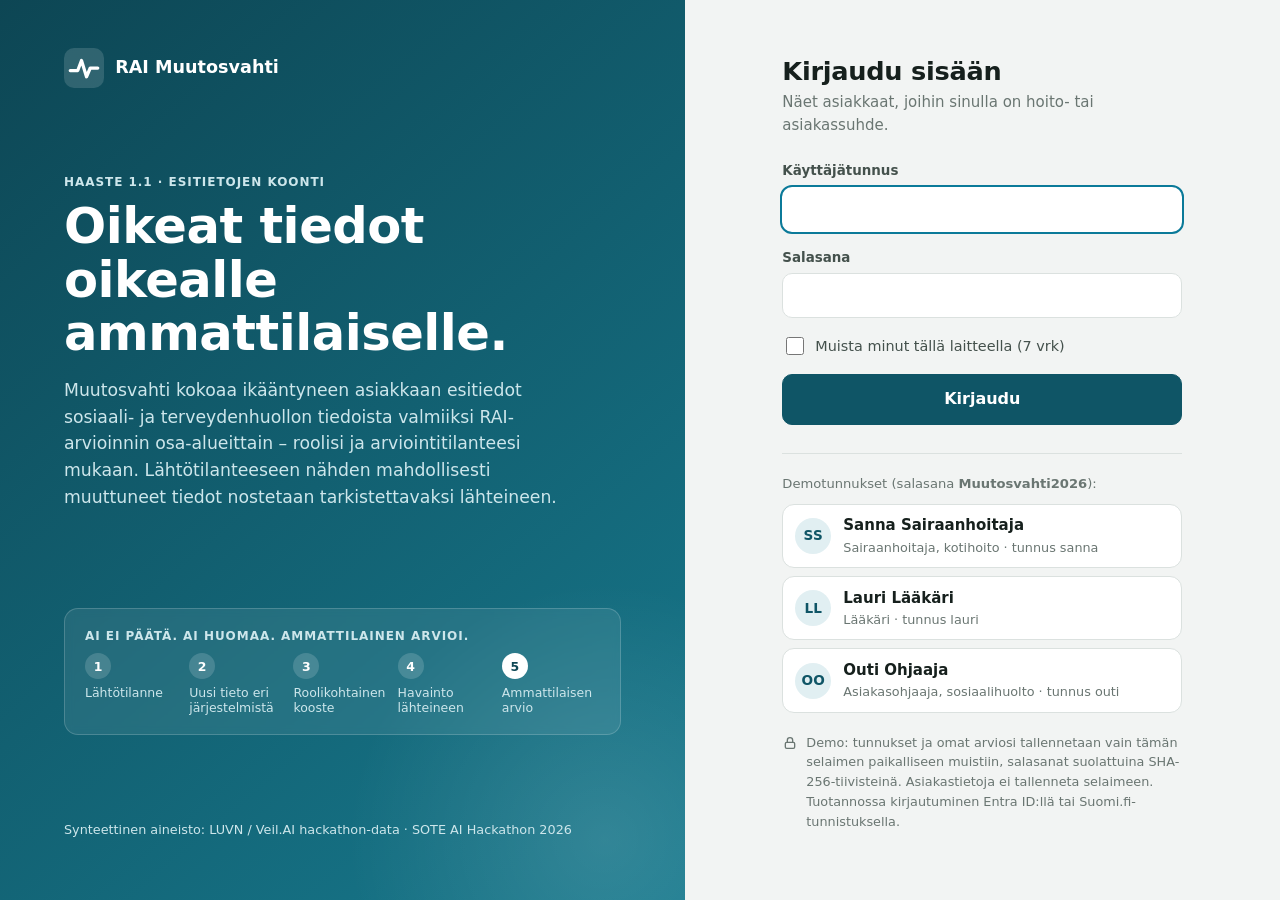
==== index.html @ 135699d5 "RAI Muutosvahti: esitietokooste hackathon-aineistolla - Rooli- ja tilannekohtainen esitietokooste RA" ====
<!doctype html>
<html lang="fi">
<head>
  <meta charset="utf-8">
  <meta name="viewport" content="width=device-width, initial-scale=1">
  <title>RAI Muutosvahti</title>
  <meta name="description" content="RAI Muutosvahti – rooli- ja tilannekohtainen esitietokooste ikääntyneiden palveluihin RAI-arvioinnin osa-alueittain. AI ei päätä. AI huomaa. Ammattilainen arvioi.">
  <link rel="icon" href="data:image/svg+xml,%3Csvg xmlns='http://www.w3.org/2000/svg' viewBox='0 0 32 32'%3E%3Crect width='32' height='32' rx='8' fill='%230f5566'/%3E%3Cpath d='M5 18h6l3-8 4 13 3-7h6' fill='none' stroke='white' stroke-width='2.6' stroke-linecap='round' stroke-linejoin='round'/%3E%3C/svg%3E">
  <link rel="stylesheet" href="css/styles.css">
</head>
<body>
  <div id="root"></div>
  <div class="toasts" id="toasts" aria-live="polite"></div>
  <div class="tooltip" id="tooltip" role="tooltip" hidden></div>
  <noscript><p style="padding:2rem">RAI Muutosvahti vaatii JavaScriptin.</p></noscript>

  <script src="js/data.js"></script>
  <script src="js/agent.js"></script>
  <script src="js/app.js"></script>
</body>
</html>
---- css/styles.css ----
/* RAI Muutosvahti – tyylit */
:root {
  --bg: #f2f4f3;
  --surface: #ffffff;
  --surface-2: #eef2f1;
  --surface-3: #e4eae8;
  --border: #dbe1df;
  --ink: #16201d;
  --ink-2: #44514c;
  --muted: #6a7672;
  --accent: #0f5566;
  --accent-2: #1a8197;
  --accent-ink: #ffffff;
  --accent-soft: #e1eff2;
  --focus: #0b7a99;
  --hero-1: #0d4654;
  --hero-2: #17798d;
  --hero-ink: #ffffff;
  --hero-ink-2: #cde6eb;

  --st-red: #d03b3b;
  --st-yellow: #fab219;
  --st-green: #0ca30c;
  --st-info: #6b7f8c;
  --st-red-soft: #fbeaea;
  --st-yellow-soft: #fef6dd;
  --st-green-soft: #e8f6e8;

  --chart-line: #0f5566;
  --chart-grid: #e3e8e6;
  --chart-ref: #8a918d;
  --dot: #b5bfbb;

  --radius: 14px;
  --shadow: 0 1px 2px rgba(16, 40, 34, .05), 0 6px 20px rgba(16, 40, 34, .06);
  --shadow-lg: 0 18px 50px rgba(10, 40, 48, .18);
  --font: "Segoe UI Variable Text", "Segoe UI", system-ui, -apple-system, Roboto, "Helvetica Neue", Arial, sans-serif;
  --font-display: "Segoe UI Variable Display", "Segoe UI", system-ui, -apple-system, Roboto, Arial, sans-serif;
}

@media (prefers-color-scheme: dark) {
  :root:not([data-theme="light"]) {
    --bg: #111413;
    --surface: #1a1d1c;
    --surface-2: #222625;
    --surface-3: #2a2f2d;
    --border: #333a37;
    --ink: #eef1ef;
    --ink-2: #c3cac7;
    --muted: #97a19d;
    --accent: #5fb4cc;
    --accent-2: #7fc8dc;
    --accent-ink: #0b1a1e;
    --accent-soft: #1b3036;
    --focus: #7fd0e6;
    --hero-1: #0b2e37;
    --hero-2: #12505e;
    --hero-ink-2: #a9cfd7;
    --st-red-soft: #3a2020;
    --st-yellow-soft: #3a3218;
    --st-green-soft: #1b301b;
    --chart-line: #5fb4cc;
    --chart-grid: #2c312f;
    --dot: #5b6662;
    --shadow: none;
    --shadow-lg: 0 18px 50px rgba(0, 0, 0, .5);
  }
}
:root[data-theme="dark"] {
  --bg: #111413; --surface: #1a1d1c; --surface-2: #222625; --surface-3: #2a2f2d; --border: #333a37;
  --ink: #eef1ef; --ink-2: #c3cac7; --muted: #97a19d; --accent: #5fb4cc; --accent-2: #7fc8dc; --accent-ink: #0b1a1e;
  --accent-soft: #1b3036; --focus: #7fd0e6; --hero-1: #0b2e37; --hero-2: #12505e; --hero-ink-2: #a9cfd7;
  --st-red-soft: #3a2020; --st-yellow-soft: #3a3218; --st-green-soft: #1b301b;
  --chart-line: #5fb4cc; --chart-grid: #2c312f; --dot: #5b6662; --shadow: none; --shadow-lg: 0 18px 50px rgba(0,0,0,.5);
}

* { box-sizing: border-box; }
[hidden] { display: none !important; }
html { -webkit-text-size-adjust: 100%; }
body { margin: 0; background: var(--bg); color: var(--ink); font: 15px/1.55 var(--font); min-height: 100vh; }
a { color: var(--accent); }
h1, h2, h3, h4 { font-family: var(--font-display); line-height: 1.2; margin: 0 0 .5rem; letter-spacing: -.01em; }
h1 { font-size: 1.75rem; }
h2 { font-size: 1.2rem; }
h3 { font-size: 1rem; }
p { margin: 0 0 .75rem; }
button, input, select, textarea { font: inherit; color: inherit; }
:focus-visible { outline: 2px solid var(--focus); outline-offset: 2px; border-radius: 6px; }
.sr { position: absolute; width: 1px; height: 1px; overflow: hidden; clip: rect(0 0 0 0); white-space: nowrap; }
.muted { color: var(--muted); }
.small { font-size: .85rem; }
.eyebrow { text-transform: uppercase; letter-spacing: .08em; font-size: .75rem; font-weight: 700; margin-bottom: .5rem; }

/* ---------- painikkeet ja lomakkeet ---------- */
.btn { display: inline-flex; align-items: center; justify-content: center; gap: .45rem; border: 1px solid var(--border); background: var(--surface); color: var(--ink); border-radius: 10px; padding: .55rem .95rem; cursor: pointer; font-weight: 600; text-decoration: none; font-size: .9rem; }
.btn:hover { background: var(--surface-2); }
.btn--primary { background: var(--accent); border-color: var(--accent); color: var(--accent-ink); }
.btn--primary:hover { background: var(--accent); filter: brightness(1.1); }
.btn--small { padding: .3rem .65rem; font-size: .82rem; border-radius: 8px; }
.btn--block { width: 100%; padding: .75rem 1rem; font-size: 1rem; }
.btn[disabled] { opacity: .55; cursor: not-allowed; }
.btnrow { display: flex; gap: .5rem; flex-wrap: wrap; }
.field { display: flex; flex-direction: column; gap: .3rem; font-size: .84rem; font-weight: 600; color: var(--ink-2); min-width: 0; }
.field input, .field select, .field textarea { background: var(--surface); border: 1px solid var(--border); border-radius: 10px; padding: .6rem .75rem; font-size: .95rem; font-weight: 400; color: var(--ink); width: 100%; }
.field input:focus, .field select:focus, .field textarea:focus { outline: 2px solid var(--focus); outline-offset: 0; border-color: transparent; }
.field textarea { min-height: 76px; resize: vertical; }
.check { display: flex; align-items: center; gap: .5rem; font-size: .9rem; color: var(--ink-2); }
.check input { width: 18px; height: 18px; accent-color: var(--accent); }

/* ---------- status: muoto + teksti ---------- */
.status { display: inline-flex; align-items: center; gap: .4rem; font-weight: 600; font-size: .85rem; color: var(--ink); white-space: nowrap; }
.status__icon { width: 13px; height: 13px; flex: none; }
.status--punainen .status__icon { fill: var(--st-red); }
.status--keltainen .status__icon { fill: var(--st-yellow); }
.status--vihrea .status__icon { fill: var(--st-green); }
.status--info .status__icon { fill: none; stroke: var(--st-info); stroke-width: 2.5; }
.pill { padding: .4rem .85rem; border-radius: 999px; border: 1px solid var(--border); background: var(--surface); font-size: .92rem; }
.pill.status--punainen { background: var(--st-red-soft); border-color: var(--st-red); }
.pill.status--keltainen { background: var(--st-yellow-soft); border-color: var(--st-yellow); }
.pill.status--vihrea { background: var(--st-green-soft); border-color: var(--st-green); }
.chip { display: inline-flex; align-items: center; gap: .35rem; border: 1px solid var(--border); background: var(--surface-2); border-radius: 999px; padding: .15rem .6rem; font-size: .78rem; color: var(--ink-2); max-width: 100%; }
.chip .status__icon { width: 10px; height: 10px; }
.chip--warn { border-color: var(--st-yellow); }

/* =====================================================================
 * KIRJAUTUMINEN
 * ===================================================================== */
.login { min-height: 100vh; display: grid; grid-template-columns: minmax(0, 1.15fr) minmax(0, 1fr); }
.login__hero { position: relative; overflow: hidden; background: linear-gradient(140deg, var(--hero-1), var(--hero-2)); color: var(--hero-ink); padding: 3rem clamp(1.5rem, 5vw, 4.5rem); display: flex; flex-direction: column; justify-content: space-between; gap: 2rem; }
.login__hero::after { content: ""; position: absolute; width: 520px; height: 520px; border-radius: 50%; right: -180px; bottom: -200px; background: radial-gradient(circle, rgba(255,255,255,.12), rgba(255,255,255,0) 70%); pointer-events: none; }
.login__brand { display: flex; align-items: center; gap: .7rem; font-weight: 700; font-size: 1.1rem; }
.login__brand svg { width: 40px; height: 40px; }
.login__brand rect { fill: rgba(255,255,255,.14); }
.login__brand path { fill: none; stroke: #fff; stroke-width: 2.6; stroke-linecap: round; stroke-linejoin: round; }
.login__title { font-size: clamp(2rem, 4vw, 3.1rem); line-height: 1.08; margin: 0 0 1rem; max-width: 15ch; }
.login__lead { color: var(--hero-ink-2); font-size: 1.08rem; max-width: 48ch; }
.login__card { position: relative; z-index: 1; background: rgba(255,255,255,.08); border: 1px solid rgba(255,255,255,.18); border-radius: var(--radius); padding: 1.1rem 1.25rem; max-width: 560px; backdrop-filter: blur(4px); }
.login__card .eyebrow { color: var(--hero-ink-2); }
.login__steps { display: grid; grid-template-columns: repeat(5, minmax(0, 1fr)); gap: .4rem; list-style: none; padding: 0; margin: .25rem 0 0; counter-reset: s; }
.login__steps li { font-size: .78rem; line-height: 1.25; color: var(--hero-ink-2); counter-increment: s; }
.login__steps li::before { content: counter(s); display: grid; place-items: center; width: 26px; height: 26px; border-radius: 50%; background: rgba(255,255,255,.16); color: #fff; font-weight: 700; margin-bottom: .35rem; }
.login__steps li:last-child::before { background: #fff; color: var(--hero-1); }
.login__foot { color: var(--hero-ink-2); font-size: .8rem; position: relative; z-index: 1; }
.login__formwrap { display: grid; place-items: center; padding: 2.5rem 1.25rem; }
.login__form { width: min(400px, 100%); }
.login__form h2 { font-size: 1.6rem; margin-bottom: .25rem; }
.login__form form { display: grid; gap: 1rem; margin-top: 1.5rem; }
.login__err { background: var(--st-red-soft); border: 1px solid var(--st-red); border-radius: 10px; padding: .55rem .75rem; font-size: .88rem; }
.demo-users { margin-top: 1.75rem; border-top: 1px solid var(--border); padding-top: 1.25rem; }
.demo-users p { font-size: .82rem; color: var(--muted); margin-bottom: .6rem; }
.demo-user { display: flex; align-items: center; gap: .75rem; width: 100%; text-align: left; background: var(--surface); border: 1px solid var(--border); border-radius: 12px; padding: .6rem .75rem; cursor: pointer; margin-bottom: .5rem; }
.demo-user:hover { background: var(--surface-2); }
.demo-user div span { display: block; font-size: .8rem; color: var(--muted); }
.local-note { display: flex; gap: .5rem; align-items: flex-start; font-size: .8rem; color: var(--muted); margin-top: 1.25rem; }
.local-note svg { width: 16px; height: 16px; flex: none; margin-top: .15rem; fill: none; stroke: currentColor; stroke-width: 2; }

/* =====================================================================
 * SOVELLUSKEHYS
 * ===================================================================== */
.topbar { background: var(--surface); border-bottom: 1px solid var(--border); position: sticky; top: 0; z-index: 20; }
.topbar__inner { max-width: 1280px; margin: 0 auto; padding: .6rem 16px; display: flex; align-items: center; gap: 1rem; }
.brand { display: flex; align-items: center; gap: .6rem; text-decoration: none; color: var(--ink); font-weight: 700; font-size: 1.05rem; white-space: nowrap; }
.brand svg { width: 34px; height: 34px; flex: none; }
.brand rect { fill: var(--accent); }
.brand path { fill: none; stroke: var(--accent-ink); stroke-width: 2.6; stroke-linecap: round; stroke-linejoin: round; }
.nav { display: flex; gap: .25rem; margin-left: 1.25rem; }
.nav a { text-decoration: none; color: var(--ink-2); padding: .45rem .8rem; border-radius: 10px; font-weight: 600; font-size: .92rem; }
.nav a:hover { background: var(--surface-2); }
.nav a[aria-current="page"] { background: var(--accent-soft); color: var(--ink); }
.topbar__right { margin-left: auto; display: flex; align-items: center; gap: .6rem; position: relative; }
.iconbtn { position: relative; background: var(--surface); border: 1px solid var(--border); border-radius: 10px; width: 40px; height: 40px; display: grid; place-items: center; cursor: pointer; }
.iconbtn:hover { background: var(--surface-2); }
.iconbtn svg { width: 20px; height: 20px; fill: none; stroke: var(--ink); stroke-width: 1.8; stroke-linejoin: round; stroke-linecap: round; }
.badge { position: absolute; top: -6px; right: -6px; background: var(--st-red); color: #fff; font-size: .72rem; font-weight: 700; border-radius: 999px; min-width: 20px; height: 20px; display: grid; place-items: center; padding: 0 5px; }
.userbtn { display: flex; align-items: center; gap: .55rem; background: none; border: 1px solid transparent; border-radius: 12px; padding: .25rem .5rem .25rem .25rem; cursor: pointer; text-align: left; }
.userbtn:hover { background: var(--surface-2); }
.userbtn__txt { font-size: .82rem; line-height: 1.2; color: var(--ink-2); }
.userbtn__txt strong { display: block; color: var(--ink); font-size: .88rem; }
.avatar { display: grid; place-items: center; width: 36px; height: 36px; border-radius: 50%; background: var(--accent-soft); color: var(--accent); font-weight: 700; font-size: .85rem; flex: none; letter-spacing: .02em; }
.avatar--lg { width: 64px; height: 64px; font-size: 1.3rem; }
.avatar--punainen { background: var(--st-red-soft); color: var(--ink); box-shadow: inset 0 0 0 2px var(--st-red); }
.avatar--keltainen { background: var(--st-yellow-soft); color: var(--ink); box-shadow: inset 0 0 0 2px var(--st-yellow); }
.avatar--vihrea { background: var(--st-green-soft); color: var(--ink); box-shadow: inset 0 0 0 2px var(--st-green); }

.popover { position: absolute; right: 0; top: calc(100% + 8px); width: min(400px, calc(100vw - 32px)); max-height: 72vh; overflow: auto; background: var(--surface); border: 1px solid var(--border); border-radius: var(--radius); box-shadow: var(--shadow-lg); padding: .9rem; z-index: 30; }
.popover h2 { font-size: 1rem; display: flex; justify-content: space-between; align-items: center; }
.ilm { display: block; text-decoration: none; color: var(--ink); padding: .65rem .7rem; border-radius: 10px; border: 1px solid var(--border); margin-top: .5rem; font-size: .9rem; }
.ilm:hover { background: var(--surface-2); }
.ilm__top { display: flex; gap: .5rem; align-items: center; justify-content: space-between; margin-bottom: .15rem; }
.menu__head { display: flex; gap: .7rem; align-items: center; padding-bottom: .75rem; border-bottom: 1px solid var(--border); margin-bottom: .5rem; }
.menu__head strong { display: block; }
.menu button, .menu label { display: flex; width: 100%; align-items: center; gap: .6rem; background: none; border: 0; text-align: left; padding: .55rem .6rem; border-radius: 8px; cursor: pointer; font-size: .9rem; color: var(--ink); }
.menu button:hover, .menu label:hover { background: var(--surface-2); }
.menu svg { width: 18px; height: 18px; fill: none; stroke: var(--ink-2); stroke-width: 1.8; stroke-linecap: round; stroke-linejoin: round; flex: none; }
.menu hr { border: 0; border-top: 1px solid var(--border); margin: .4rem 0; }
.menu__store { font-size: .78rem; color: var(--muted); padding: .4rem .6rem 0; }

main { width: 100%; max-width: 1280px; margin: 0 auto; padding: 1.5rem 16px 3rem; }
main:focus { outline: none; }
.footer { text-align: center; color: var(--muted); font-size: .8rem; padding: 1rem 16px 5rem; }

/* ---------- yleiset kortit ---------- */
.card { background: var(--surface); border: 1px solid var(--border); border-radius: var(--radius); box-shadow: var(--shadow); padding: 1.15rem 1.25rem; margin-bottom: 1rem; }
.card__head { display: flex; justify-content: space-between; align-items: center; gap: .75rem; flex-wrap: wrap; margin-bottom: .75rem; }
.card__head h2 { margin: 0; }
.section-title { display: flex; align-items: baseline; justify-content: space-between; gap: 1rem; flex-wrap: wrap; margin: 2rem 0 .9rem; }
.section-title h2 { margin: 0; font-size: 1.3rem; }
.label { font-size: .72rem; text-transform: uppercase; letter-spacing: .06em; color: var(--muted); font-weight: 700; margin: .9rem 0 .3rem; }

/* =====================================================================
 * TYÖPÖYTÄ – HERO (RAI-ydinidea)
 * ===================================================================== */
.hero { display: grid; grid-template-columns: minmax(0, 1.35fr) minmax(0, 1fr); gap: 2rem; align-items: center; background: linear-gradient(135deg, var(--hero-1), var(--hero-2)); color: var(--hero-ink); border-radius: 20px; padding: clamp(1.4rem, 3.5vw, 2.6rem); position: relative; overflow: hidden; box-shadow: var(--shadow-lg); }
.hero::before { content: ""; position: absolute; width: 460px; height: 460px; border-radius: 50%; left: -160px; top: -240px; background: radial-gradient(circle, rgba(255,255,255,.10), rgba(255,255,255,0) 70%); pointer-events: none; }
.hero .eyebrow { color: var(--hero-ink-2); }
.hero h1 { font-size: clamp(1.7rem, 3.2vw, 2.5rem); line-height: 1.1; margin-bottom: .8rem; max-width: 20ch; }
.hero__lead { color: var(--hero-ink-2); font-size: 1.02rem; max-width: 56ch; }
.cycle { display: flex; flex-wrap: wrap; align-items: center; gap: .4rem; list-style: none; padding: 0; margin: 1.25rem 0 0; }
.cycle li { display: flex; align-items: center; gap: .4rem; font-size: .84rem; font-weight: 600; }
.cycle li span { background: rgba(255,255,255,.12); border: 1px solid rgba(255,255,255,.2); padding: .3rem .65rem; border-radius: 999px; white-space: nowrap; }
.cycle li:last-child span { background: #fff; color: var(--hero-1); border-color: #fff; }
.cycle li:not(:last-child)::after { content: "→"; color: var(--hero-ink-2); }
.hero__viz { position: relative; z-index: 1; background: var(--surface); color: var(--ink); border-radius: 16px; padding: 1.1rem 1.2rem; display: grid; grid-template-columns: 160px minmax(0, 1fr); gap: 1.1rem; align-items: center; }
.donut { width: 160px; height: 160px; display: block; }
.donut circle.seg { fill: none; stroke-width: 18; cursor: pointer; }
.donut .seg--punainen { stroke: var(--st-red); }
.donut .seg--keltainen { stroke: var(--st-yellow); }
.donut .seg--vihrea { stroke: var(--st-green); }
.donut .track { fill: none; stroke: var(--surface-3); stroke-width: 18; }
.donut text { fill: var(--ink); font-family: var(--font-display); }
.legend { list-style: none; padding: 0; margin: 0; display: grid; gap: .35rem; }
.legend button { display: flex; width: 100%; align-items: center; justify-content: space-between; gap: .5rem; background: none; border: 0; border-radius: 8px; padding: .35rem .45rem; cursor: pointer; text-align: left; }
.legend button:hover, .legend button[aria-pressed="true"] { background: var(--surface-2); }
.legend strong { font-variant-numeric: tabular-nums; font-size: 1.05rem; }
.hero__vizfoot { grid-column: 1 / -1; border-top: 1px solid var(--border); padding-top: .7rem; font-size: .84rem; color: var(--ink-2); display: flex; justify-content: space-between; gap: .5rem; flex-wrap: wrap; }

/* ---------- RAI-väli -palkki: arviointien välinen seuranta ---------- */
.raibar { position: relative; padding-top: .35rem; }
.raibar__track { position: relative; height: 10px; background: var(--surface-3); border-radius: 999px; }
.raibar__fill { position: absolute; inset: 0 auto 0 0; background: linear-gradient(90deg, var(--accent-soft), var(--accent)); opacity: .55; border-radius: 999px; }
.raibar__ev { position: absolute; top: 50%; width: 9px; height: 9px; margin: -4.5px 0 0 -4.5px; border-radius: 50%; background: var(--dot); box-shadow: 0 0 0 2px var(--surface); cursor: default; }
.raibar__ev--punainen { background: var(--st-red); width: 13px; height: 13px; margin: -6.5px 0 0 -6.5px; z-index: 2; }
.raibar__ev--keltainen { background: var(--st-yellow); width: 11px; height: 11px; margin: -5.5px 0 0 -5.5px; z-index: 1; }
.raibar__start, .raibar__end { position: absolute; top: -5px; width: 4px; height: 20px; border-radius: 2px; background: var(--ink); }
.raibar__start { left: 0; }
.raibar__end { right: 0; background: var(--muted); }
.raibar__today { position: absolute; top: -8px; width: 2px; height: 26px; background: var(--accent); margin-left: -1px; z-index: 3; }
.raibar__labels { display: flex; justify-content: space-between; gap: .5rem; font-size: .75rem; color: var(--muted); margin-top: .55rem; position: relative; }
.raibar__labels strong { color: var(--ink-2); font-weight: 600; }
.raibar__todaylbl { position: absolute; top: -3.1rem; transform: translateX(-50%); font-size: .72rem; font-weight: 700; color: var(--accent); white-space: nowrap; }
.raibar--lg { padding-top: 2rem; }
.raibar--lg .raibar__track { height: 14px; }
.raibar--lg .raibar__ev { width: 12px; height: 12px; margin: -6px 0 0 -6px; cursor: pointer; }
.raibar--lg .raibar__ev--punainen { width: 18px; height: 18px; margin: -9px 0 0 -9px; }
.raibar--lg .raibar__ev--keltainen { width: 15px; height: 15px; margin: -7.5px 0 0 -7.5px; }
.raibar--lg .raibar__start, .raibar--lg .raibar__end { height: 26px; top: -6px; }
.raibar--lg .raibar__today { height: 34px; top: -10px; }
.raibar--lg .raibar__labels { font-size: .82rem; }
.raibar--over .raibar__end { background: var(--st-yellow); }
.raikey { display: flex; flex-wrap: wrap; gap: .4rem 1rem; font-size: .8rem; color: var(--ink-2); margin-top: .8rem; }
.raikey span { display: inline-flex; align-items: center; gap: .35rem; }
.raikey i { display: inline-block; width: 10px; height: 10px; border-radius: 50%; background: var(--dot); }
.raikey i.r { background: var(--st-red); }
.raikey i.o { background: var(--st-yellow); }
.raikey i.t { width: 2px; height: 14px; border-radius: 0; background: var(--accent); }

/* ---------- asiakaskortit ---------- */
.featured { display: grid; grid-template-columns: repeat(auto-fill, minmax(min(100%, 380px), 1fr)); gap: 1rem; }
.cards { display: grid; grid-template-columns: repeat(auto-fill, minmax(min(100%, 300px), 1fr)); gap: 1rem; }
.ccard { display: flex; flex-direction: column; gap: .85rem; background: var(--surface); border: 1px solid var(--border); border-radius: var(--radius); box-shadow: var(--shadow); padding: 1.05rem 1.1rem; text-decoration: none; color: var(--ink); position: relative; transition: transform .12s ease, box-shadow .12s ease; }
.ccard:hover { transform: translateY(-2px); box-shadow: var(--shadow-lg); }
.ccard::before { content: ""; position: absolute; left: 0; top: 14px; bottom: 14px; width: 4px; border-radius: 0 4px 4px 0; background: var(--st-green); }
.ccard--punainen::before { background: var(--st-red); }
.ccard--keltainen::before { background: var(--st-yellow); }
.ccard__top { display: flex; align-items: center; gap: .75rem; }
.ccard__name { flex: 1; min-width: 0; }
.ccard__name strong { display: block; font-size: 1.02rem; }
.ccard__name > span:not(.status) { display: block; font-size: .82rem; color: var(--muted); }
.ccard__name .status { margin-top: .25rem; font-size: .8rem; }
.ccard__lead { font-size: .92rem; color: var(--ink-2); margin: 0; }
.ccard__lead strong { color: var(--ink); }
.ccard__chips { display: flex; flex-wrap: wrap; gap: .35rem; }
.ccard__foot { display: flex; justify-content: space-between; gap: .5rem; font-size: .78rem; color: var(--muted); border-top: 1px solid var(--border); padding-top: .65rem; margin-top: auto; }
.ccard--featured { padding: 1.25rem 1.35rem; }

.toolbar { display: flex; flex-wrap: wrap; gap: .6rem; align-items: end; margin-bottom: 1rem; }
.toolbar .field { flex: 1 1 180px; }
.toolbar .field--search { flex: 2 1 240px; }
.seg { display: inline-flex; background: var(--surface); border: 1px solid var(--border); border-radius: 10px; padding: 3px; gap: 2px; flex-wrap: wrap; }
.toolbar .field--seg { flex: 0 0 auto; }
.toolbar .seg { flex-wrap: nowrap; }
.seg button { background: none; border: 0; border-radius: 7px; padding: .4rem .7rem; cursor: pointer; font-size: .85rem; font-weight: 600; color: var(--ink-2); display: inline-flex; align-items: center; gap: .35rem; }
.seg button[aria-pressed="true"] { background: var(--accent-soft); color: var(--ink); }
.empty { text-align: center; padding: 2.25rem 1rem; color: var(--muted); border: 1px dashed var(--border); border-radius: var(--radius); grid-column: 1 / -1; }

/* =====================================================================
 * ASIAKASNÄKYMÄ
 * ===================================================================== */
.back { display: inline-flex; align-items: center; gap: .3rem; margin-bottom: .9rem; text-decoration: none; font-size: .9rem; font-weight: 600; }
.chead { display: flex; align-items: center; gap: 1rem; flex-wrap: wrap; }
.chead__name { flex: 1; min-width: 220px; }
.chead__name h1 { margin-bottom: .2rem; }
.chead__meta { color: var(--ink-2); font-size: .9rem; display: flex; flex-wrap: wrap; gap: .2rem 1rem; }
.watch { margin-top: 1.25rem; padding-top: 1.1rem; border-top: 1px solid var(--border); }
.watch h2 { font-size: 1rem; margin-bottom: .1rem; }
.layout { display: grid; grid-template-columns: minmax(0, 1fr) 350px; gap: 1rem; align-items: start; }
.aside { position: sticky; top: 76px; }

.insight { display: flex; gap: .9rem; align-items: flex-start; }
.insight__icon { width: 42px; height: 42px; border-radius: 12px; background: var(--accent-soft); display: grid; place-items: center; flex: none; }
.insight__icon svg { width: 22px; height: 22px; fill: none; stroke: var(--accent); stroke-width: 1.8; stroke-linecap: round; stroke-linejoin: round; }
.insight p { font-size: 1.02rem; line-height: 1.65; margin: 0; }
.okbox { background: var(--st-green-soft); border: 1px solid var(--st-green); border-radius: 10px; padding: .6rem .8rem; font-size: .9rem; }

.signal { border: 1px solid var(--border); border-radius: 12px; margin-bottom: .6rem; background: var(--surface); position: relative; overflow: hidden; }
.signal::before { content: ""; position: absolute; left: 0; top: 0; bottom: 0; width: 4px; background: var(--st-info); }
.signal--punainen::before { background: var(--st-red); }
.signal--keltainen::before { background: var(--st-yellow); }
.signal > summary { list-style: none; cursor: pointer; padding: .85rem 1rem .85rem 1.15rem; display: grid; grid-template-columns: minmax(0, 1fr) auto; gap: .35rem .75rem; align-items: center; }
.signal > summary::-webkit-details-marker { display: none; }
.signal > summary:hover { background: var(--surface-2); }
.signal__title { font-weight: 700; font-size: 1rem; }
.signal__sub { grid-column: 1 / -1; display: flex; flex-wrap: wrap; gap: .3rem .6rem; align-items: center; font-size: .82rem; color: var(--ink-2); }
.signal__chev { width: 18px; height: 18px; transition: transform .15s; fill: none; stroke: var(--ink-2); stroke-width: 2; }
.signal[open] .signal__chev { transform: rotate(180deg); }
.signal__body { padding: .2rem 1rem 1rem 1.15rem; border-top: 1px solid var(--border); }
.signal__body ul { margin: .25rem 0 .5rem; padding-left: 1.1rem; }
.src { list-style: none; padding: 0 !important; }
.src li { padding: .45rem .6rem; border: 1px solid var(--border); border-radius: 10px; margin-bottom: .35rem; font-size: .87rem; background: var(--surface-2); }
.src li button { background: none; border: 0; padding: 0; color: var(--accent); cursor: pointer; text-decoration: underline; font-size: .8rem; }
.src__meta { font-size: .76rem; color: var(--muted); display: block; }
.ack { margin-top: .9rem; padding-top: .9rem; border-top: 1px dashed var(--border); }
.ack__done { font-size: .87rem; background: var(--st-green-soft); border: 1px solid var(--st-green); padding: .55rem .7rem; border-radius: 10px; }
.grid2 { display: grid; grid-template-columns: minmax(0, 1fr) minmax(0, 1fr); gap: .6rem; margin-bottom: .6rem; }
.questions { margin: 0; padding-left: 1.2rem; }
.questions li { margin-bottom: .4rem; }

.metrics { width: 100%; border-collapse: collapse; font-size: .87rem; }
.metrics th, .metrics td { text-align: left; padding: .38rem .2rem; border-bottom: 1px solid var(--border); vertical-align: top; }
.metrics td.num { text-align: right; font-variant-numeric: tabular-nums; font-weight: 700; white-space: nowrap; }
.metrics th { font-weight: 500; color: var(--ink-2); }
.domains dt { font-weight: 700; font-size: .82rem; margin-top: .5rem; }
.domains dd { margin: 0; font-size: .85rem; color: var(--ink-2); }
details.more > summary { cursor: pointer; color: var(--accent); font-size: .88rem; font-weight: 600; margin-top: .6rem; }

.timeline { list-style: none; padding: 0; margin: .5rem 0 0; position: relative; }
.timeline::before { content: ""; position: absolute; left: 92px; top: 0; bottom: 0; width: 2px; background: var(--border); }
.tl { display: grid; grid-template-columns: 82px 20px minmax(0, 1fr); gap: 0 .6rem; padding: .4rem 0; align-items: start; border-radius: 10px; }
.tl__date { font-size: .8rem; color: var(--ink-2); text-align: right; font-variant-numeric: tabular-nums; padding-top: .1rem; }
.tl__dot { width: 12px; height: 12px; border-radius: 50%; background: var(--surface); border: 2px solid var(--dot); margin: .3rem 0 0 4px; position: relative; z-index: 1; }
.tl--punainen .tl__dot { background: var(--st-red); border-color: var(--st-red); }
.tl--keltainen .tl__dot { background: var(--st-yellow); border-color: var(--st-yellow); }
.tl--rai .tl__dot { background: var(--ink); border-color: var(--ink); border-radius: 3px; }
.tl--uusi { background: var(--accent-soft); }
.tl__text { font-size: .9rem; }
.tl__src { display: block; font-size: .75rem; color: var(--muted); }
.tl.flash { animation: flash 1.6s ease-out; }
@keyframes flash { 0%, 40% { background: var(--accent-soft); box-shadow: 0 0 0 2px var(--focus); } 100% { background: transparent; box-shadow: none; } }

.chart { width: 100%; height: auto; display: block; margin: .25rem 0 .75rem; }
.chart text { fill: var(--ink-2); font-size: 11px; font-family: var(--font); }
.chart .grid { stroke: var(--chart-grid); stroke-width: 1; }
.chart .ref { stroke: var(--chart-ref); stroke-width: 1.5; stroke-dasharray: 5 4; }
.chart .line { fill: none; stroke: var(--chart-line); stroke-width: 2; stroke-linejoin: round; stroke-linecap: round; }
.chart .pt { fill: var(--chart-line); stroke: var(--surface); stroke-width: 2; }
.chart .hit { fill: transparent; cursor: pointer; }
.chart .pt.on { r: 6; }
.tooltip { position: fixed; z-index: 80; background: var(--ink); color: var(--bg); font-size: .8rem; padding: .4rem .6rem; border-radius: 8px; pointer-events: none; max-width: 280px; }

/* =====================================================================
 * KONSEPTI
 * ===================================================================== */
.chero { text-align: center; background: linear-gradient(135deg, var(--hero-1), var(--hero-2)); color: var(--hero-ink); border-radius: 20px; padding: clamp(2rem, 6vw, 4rem) clamp(1.25rem, 5vw, 3rem); box-shadow: var(--shadow-lg); }
.chero .eyebrow { color: var(--hero-ink-2); }
.chero h1 { font-size: clamp(2rem, 5vw, 3.2rem); line-height: 1.05; margin: 0 auto 1rem; max-width: 18ch; }
.chero p { color: var(--hero-ink-2); font-size: 1.1rem; max-width: 62ch; margin: 0 auto; }
.ps { display: grid; grid-template-columns: minmax(0, 1fr) minmax(0, 1fr); gap: 1rem; margin-top: 1.5rem; }
.ps .card { margin: 0; }
.ps h2 { display: flex; align-items: center; gap: .5rem; }
.steps { display: grid; grid-template-columns: repeat(5, minmax(0, 1fr)); gap: .75rem; list-style: none; padding: 0; margin: 0; counter-reset: st; }
.steps li { background: var(--surface); border: 1px solid var(--border); border-radius: var(--radius); padding: 1rem; box-shadow: var(--shadow); counter-increment: st; position: relative; }
.steps li::before { content: counter(st); display: grid; place-items: center; width: 30px; height: 30px; border-radius: 50%; background: var(--accent-soft); color: var(--accent); font-weight: 700; margin-bottom: .6rem; }
.steps li:last-child { background: var(--accent); color: var(--accent-ink); border-color: var(--accent); }
.steps li:last-child::before { background: rgba(255,255,255,.2); color: var(--accent-ink); }
.steps li:last-child p { color: var(--accent-ink); opacity: .85; }
.steps strong { display: block; margin-bottom: .25rem; }
.steps p { font-size: .85rem; color: var(--ink-2); margin: 0; }
.tiles { display: grid; grid-template-columns: repeat(4, minmax(0, 1fr)); gap: .75rem; }
@media (max-width: 900px) { .tiles { grid-template-columns: repeat(2, minmax(0, 1fr)); } }
.tile { background: var(--surface); border: 1px solid var(--border); border-radius: var(--radius); padding: 1rem; box-shadow: var(--shadow); }
.tile svg { width: 28px; height: 28px; fill: none; stroke: var(--accent); stroke-width: 1.7; stroke-linecap: round; stroke-linejoin: round; margin-bottom: .4rem; }
.tile strong { display: block; margin-bottom: .2rem; }
.tile p { font-size: .85rem; color: var(--ink-2); margin: 0; }
.benefits { display: grid; grid-template-columns: repeat(3, minmax(0, 1fr)); gap: 1rem; }
.benefits .card { margin: 0; }
.benefits h3 { color: var(--accent); font-size: 1.05rem; }
.quote { font-family: var(--font-display); font-size: clamp(1.3rem, 3vw, 1.9rem); text-align: center; line-height: 1.25; margin: 2.5rem auto; max-width: 30ch; }
.quote span { color: var(--accent); }
.flow { display: flex; align-items: center; justify-content: center; gap: .5rem; flex-wrap: wrap; margin-top: .5rem; }
.flow span { background: var(--surface-2); border: 1px solid var(--border); border-radius: 999px; padding: .4rem .85rem; font-size: .88rem; font-weight: 600; }
.flow i { color: var(--muted); font-style: normal; }

/* ---------- Copilot-keskustelu ---------- */
.fab { position: fixed; right: 20px; bottom: 20px; z-index: 40; display: inline-flex; align-items: center; gap: .55rem; background: var(--accent); color: var(--accent-ink); border: 0; border-radius: 999px; padding: .8rem 1.15rem; font-weight: 700; cursor: pointer; box-shadow: var(--shadow-lg); }
.fab svg { width: 20px; height: 20px; fill: none; stroke: currentColor; stroke-width: 1.9; stroke-linecap: round; stroke-linejoin: round; }
.chat { position: fixed; right: 20px; bottom: 82px; z-index: 45; width: min(400px, calc(100vw - 32px)); height: min(600px, calc(100vh - 120px)); background: var(--surface); border: 1px solid var(--border); border-radius: 18px; box-shadow: var(--shadow-lg); display: flex; flex-direction: column; overflow: hidden; }
.chat__head { display: flex; align-items: center; justify-content: space-between; gap: .5rem; padding: .75rem 1rem; background: linear-gradient(135deg, var(--hero-1), var(--hero-2)); color: var(--hero-ink); }
.chat__head span { display: block; font-size: .78rem; color: var(--hero-ink-2); }
.chat__head button { background: rgba(255,255,255,.15); border: 0; color: #fff; width: 32px; height: 32px; border-radius: 8px; cursor: pointer; font-size: 1.1rem; }
.chat iframe { flex: 1; width: 100%; border: 0; background: var(--surface-2); }

/* ---------- toastit ---------- */
.toasts { position: fixed; right: 16px; top: 72px; display: flex; flex-direction: column; gap: .5rem; z-index: 90; max-width: min(380px, calc(100vw - 32px)); }
.toast { background: var(--surface); border: 1px solid var(--border); border-left: 5px solid var(--accent); border-radius: 12px; box-shadow: var(--shadow-lg); padding: .75rem .95rem; font-size: .88rem; animation: slidein .25s ease-out; }
.toast--punainen { border-left-color: var(--st-red); }
.toast--keltainen { border-left-color: var(--st-yellow); }
.toast strong { display: block; margin-bottom: .15rem; }
@keyframes slidein { from { transform: translateY(-10px); opacity: 0; } }

/* =====================================================================
 * ESITIETOKOOSTE (versio 2)
 * ===================================================================== */
/* rooli- ja tilannepalkki */
.ctx { display: flex; flex-wrap: wrap; align-items: center; gap: .4rem .7rem; margin-top: 1rem; padding: .7rem .85rem; border: 1px solid var(--border); border-radius: 12px; background: var(--surface-2); font-size: .88rem; }
.ctx__lbl { font-size: .72rem; text-transform: uppercase; letter-spacing: .06em; color: var(--muted); font-weight: 700; }
.ctx__val { font-weight: 600; margin-right: .6rem; }
.ctx__select { border: 1px solid var(--border); border-radius: 8px; padding: .35rem .55rem; background: var(--surface); font-weight: 600; margin-right: .6rem; }
.ctx__desc { flex-basis: 100%; color: var(--ink-2); font-size: .84rem; }
.ctx--hero { background: rgba(255,255,255,.1); border-color: rgba(255,255,255,.22); color: var(--hero-ink); }
.ctx--hero .ctx__lbl, .ctx--hero .ctx__desc { color: var(--hero-ink-2); }
.ctx--hero .ctx__select { background: #fff; color: #16201d; border-color: transparent; }
.ctx__rights { flex-basis: 100%; }
.ctx__rights > summary { cursor: pointer; color: var(--accent); font-weight: 600; font-size: .85rem; }
.rights { list-style: none; padding: 0; margin: .3rem 0 0; display: grid; grid-template-columns: repeat(auto-fill, minmax(min(100%, 260px), 1fr)); gap: .2rem .8rem; font-size: .84rem; }
.rights li { display: flex; gap: .4rem; }
.rights li span { width: 1rem; font-weight: 700; flex: none; }
.rights li.ok span { color: var(--st-green); }
.rights li.no { color: var(--muted); }
.hero__note { grid-column: 1 / -1; margin: 0; font-size: .76rem; color: var(--muted); }
.ai-badge { display: inline-block; vertical-align: middle; margin-left: .4rem; font-size: .7rem; font-weight: 700; letter-spacing: .04em; text-transform: uppercase; color: var(--accent); background: var(--accent-soft); border-radius: 999px; padding: .15rem .55rem; }

/* RAI-osa-alueet */
.domain { position: relative; overflow: hidden; }
.domain::before { content: ""; position: absolute; left: 0; top: 0; bottom: 0; width: 4px; background: var(--border); }
.domain--punainen::before { background: var(--st-red); }
.domain--keltainen::before { background: var(--st-yellow); }
.domain--info::before { background: var(--st-info); }
.domain__head { display: flex; justify-content: space-between; align-items: center; gap: .6rem; flex-wrap: wrap; margin-bottom: .2rem; }
.domain__head h3 { margin: 0; font-size: 1.05rem; }
.domain__cols { display: grid; grid-template-columns: minmax(0, 1fr) minmax(0, 1fr); gap: .25rem 1.25rem; }
.domain .signal { margin-top: .6rem; }
.facts { list-style: none; padding: 0; margin: 0; font-size: .88rem; }
.facts li { padding: .3rem 0; border-bottom: 1px dashed var(--border); }
.facts li:last-child { border-bottom: 0; }
.facts__own { color: var(--accent); }
.srcbtn { display: inline-flex; align-items: center; gap: .2rem; background: none; border: 0; padding: 0 .1rem; color: var(--accent); cursor: pointer; font-size: .76rem; text-decoration: underline; }
.srcbtn svg { width: 13px; height: 13px; fill: none; stroke: currentColor; stroke-width: 1.8; }
details.rule > summary { cursor: pointer; font-size: .8rem; color: var(--muted); margin-top: .6rem; }
details.rule p { margin: .3rem 0 0; color: var(--ink-2); }
.radios, .checks { display: grid; gap: .35rem; }
.nextsteps, .history { margin: .2rem 0 .4rem; padding-left: 1.1rem; font-size: .88rem; }
.history { list-style: none; padding: 0; }
.history li { padding: .45rem .6rem; border: 1px solid var(--border); border-radius: 10px; margin-bottom: .35rem; background: var(--surface-2); }
.systems { list-style: none; padding: 0; margin: 0; font-size: .85rem; }
.systems li { padding: .4rem 0; border-bottom: 1px solid var(--border); }
.systems li:last-child { border-bottom: 0; }
.systems span { display: block; color: var(--muted); font-size: .8rem; }
.more-domains > summary { cursor: pointer; }
.more-domains[open] > summary { margin-bottom: .8rem; }
.more-domains .card { box-shadow: none; }
.denied { display: flex; gap: 1rem; align-items: flex-start; }
.denied > svg { width: 40px; height: 40px; flex: none; fill: none; stroke: var(--st-red); stroke-width: 1.8; }
.raibar__due { position: absolute; top: -5px; width: 4px; height: 20px; margin-left: -2px; border-radius: 2px; background: var(--muted); z-index: 1; }
.raibar--lg .raibar__due { height: 26px; top: -6px; }
.raibar--over .raibar__due { background: var(--st-yellow); }
.raikey i.d { width: 4px; height: 14px; border-radius: 1px; background: var(--muted); }
.raibar__ev[role="button"]:focus-visible { outline: 2px solid var(--focus); outline-offset: 2px; }

/* aikajana */
.tl__open { background: none; border: 0; padding: 0; font: inherit; font-weight: 600; color: var(--ink); cursor: pointer; text-align: left; text-decoration: underline; text-decoration-color: var(--border); text-underline-offset: 3px; }
.tl__open:hover { color: var(--accent); }
.tl__desc { color: var(--ink-2); }
.tl__empty { padding: .4rem 0 .6rem 110px; }

/* modaali */
.modal { position: fixed; inset: 0; z-index: 70; background: rgba(8, 20, 24, .5); display: grid; place-items: center; padding: 16px; }
.modal__box { background: var(--surface); color: var(--ink); border-radius: 16px; box-shadow: var(--shadow-lg); width: min(720px, 100%); max-height: calc(100vh - 32px); display: flex; flex-direction: column; overflow: hidden; }
.modal__head { display: flex; justify-content: space-between; align-items: center; gap: .75rem; padding: .9rem 1.1rem; border-bottom: 1px solid var(--border); }
.modal__head h2 { margin: 0; font-size: 1.1rem; }
.modal__close { background: var(--surface-2); border: 1px solid var(--border); border-radius: 8px; width: 34px; height: 34px; cursor: pointer; font-size: 1.15rem; flex: none; }
.modal__body { padding: 1rem 1.1rem 1.2rem; overflow: auto; }
body.modal-open { overflow: hidden; }
.note { border: 1px solid var(--border); border-radius: 12px; padding: .4rem 1rem .8rem; background: var(--surface-2); font-size: .9rem; }
.note h3 { font-size: 1rem; margin-top: .8rem; }
.note h4 { font-size: .78rem; text-transform: uppercase; letter-spacing: .05em; color: var(--muted); margin: .9rem 0 .25rem; }
.note p, .note ul { margin: 0 0 .35rem; }
.qform fieldset { border: 1px solid var(--border); border-radius: 12px; padding: .6rem .8rem .7rem; margin: 0 0 .6rem; }
.qform legend { font-weight: 600; font-size: .9rem; padding: 0 .3rem; }
.qform .check { margin-top: .25rem; }
.qform__sum { position: sticky; bottom: -1.2rem; background: var(--surface); border-top: 1px solid var(--border); padding: .7rem 0; margin-bottom: .5rem; display: flex; gap: .8rem; align-items: baseline; flex-wrap: wrap; }

/* säännöt, taulukot */
.chero--left { text-align: left; }
.chero--left h1, .chero--left p { margin-left: 0; }
.rules { display: grid; grid-template-columns: repeat(auto-fill, minmax(min(100%, 420px), 1fr)); gap: 1rem; }
.rules .card { margin: 0; }
.rulecard h3 { margin: 0; }
.rulestats { display: flex; flex-wrap: wrap; gap: .3rem 1rem; font-size: .82rem; color: var(--ink-2); border-top: 1px solid var(--border); padding-top: .6rem; margin-top: .8rem; }
.table-wrap { overflow-x: auto; }
.dtable { width: 100%; border-collapse: collapse; font-size: .85rem; }
.dtable th, .dtable td { text-align: left; padding: .45rem .5rem; border-bottom: 1px solid var(--border); vertical-align: top; }
.dtable thead th { font-size: .74rem; text-transform: uppercase; letter-spacing: .04em; color: var(--muted); }
.dtable tbody th { font-weight: 600; }
.dtable td { text-align: center; }
.dtable td:last-child, .dtable td:nth-child(n+5) { text-align: left; }
.nowrap { white-space: nowrap; }
code { font-size: .85em; background: var(--surface-2); border: 1px solid var(--border); border-radius: 5px; padding: 0 .3rem; }

/* paikallinen avustaja */
.chat__tabs { margin: .6rem .8rem 0; align-self: flex-start; }
.chat__body { flex: 1; display: flex; flex-direction: column; min-height: 0; }
.chat__body iframe { flex: 1; width: 100%; border: 0; background: var(--surface-2); margin-top: .5rem; }
.chat__note { padding: .8rem 1rem 0; }
#chatCopilot .btn { margin: .4rem 1rem; align-self: flex-start; }
.chat__log { flex: 1; overflow: auto; padding: .8rem; display: flex; flex-direction: column; gap: .5rem; }
.msg { max-width: 90%; padding: .55rem .75rem; border-radius: 12px; font-size: .88rem; line-height: 1.45; }
.msg ul { margin: .3rem 0; padding-left: 1.1rem; }
.msg--bot { background: var(--surface-2); border: 1px solid var(--border); align-self: flex-start; }
.msg--user { background: var(--accent); color: var(--accent-ink); align-self: flex-end; }
.msg__foot { display: block; font-size: .7rem; color: var(--muted); margin-top: .35rem; }
.chat__chips { display: flex; flex-wrap: wrap; gap: .35rem; padding: 0 .8rem .5rem; }
.chip--btn { cursor: pointer; font: inherit; font-size: .78rem; }
.chip--btn:hover { background: var(--surface-3); }
.chat__form { display: flex; gap: .4rem; padding: .6rem .8rem .8rem; border-top: 1px solid var(--border); }
.chat__form input { flex: 1; min-width: 0; border: 1px solid var(--border); border-radius: 10px; padding: .5rem .7rem; background: var(--surface); }

/* myönteinen muutos (vihreä) */
.status--myonteinen .status__icon { fill: var(--st-green); }
.signal--myonteinen::before, .domain--myonteinen::before { background: var(--st-green); }
.raibar__ev--myonteinen { background: var(--st-green); width: 11px; height: 11px; margin: -5.5px 0 0 -5.5px; z-index: 1; }
.raibar--lg .raibar__ev--myonteinen { width: 15px; height: 15px; margin: -7.5px 0 0 -7.5px; }
.tl--myonteinen .tl__dot { background: var(--st-green); border-color: var(--st-green); }
.raikey i.g { background: var(--st-green); }

/* kaaviot */
:root { --viz-1: #1a8197; --viz-2: #0d4654; --viz-plan: #44514c; }
@media (prefers-color-scheme: dark) { :root:not([data-theme="light"]) { --viz-1: #5fb4cc; --viz-2: #b5e0ea; --viz-plan: #c3cac7; } }
:root[data-theme="dark"] { --viz-1: #5fb4cc; --viz-2: #b5e0ea; --viz-plan: #c3cac7; }
.vizfilters { display: flex; flex-wrap: wrap; align-items: end; gap: .6rem 1.2rem; margin-bottom: .9rem; }
.vizfilters__table { margin-left: auto; }
.vizgrid { display: grid; gap: 1rem; }
.vizcard { margin: 0; border: 1px solid var(--border); border-radius: 12px; padding: .8rem .9rem .4rem; }
.vizcard__head { display: flex; justify-content: space-between; align-items: flex-start; gap: .6rem 1rem; flex-wrap: wrap; margin-bottom: .3rem; }
.vizcard__head .small { display: block; }
.vizfield { flex-direction: row; align-items: center; gap: .45rem; font-size: .8rem; }
.vizfield select { width: auto; padding: .35rem .5rem; font-size: .85rem; }
.vizlegend { display: flex; flex-wrap: wrap; gap: .3rem 1rem; font-size: .8rem; color: var(--ink-2); margin: .2rem 0 0; }
.vizlegend span { display: inline-flex; align-items: center; gap: .35rem; }
.vizlegend i { display: inline-block; width: 12px; height: 12px; border-radius: 3px; }
.vizlegend i.viz__s1 { background: var(--viz-1); }
.vizlegend i.viz__s2 { background: var(--viz-2); }
.vizlegend i.viz__prn { background: var(--surface); box-shadow: inset 0 0 0 2px var(--viz-1); }
.vizlegend i.viz__planlbl { height: 0; border-top: 2px dashed var(--viz-plan); border-radius: 0; width: 16px; }
.viz rect.viz__s1 { fill: var(--viz-1); }
.viz rect.viz__s2 { fill: var(--viz-2); }
.viz rect.viz__prn { fill: var(--surface); stroke: var(--viz-1); stroke-width: 2; }
.viz rect.viz__partial { opacity: .45; }
.viz rect.hit { fill: transparent; }
.viz g:hover rect.viz__s1, .viz g:hover rect.viz__s2 { filter: brightness(1.12); }
.viz .viz__plan { stroke: var(--viz-plan); stroke-width: 2; stroke-dasharray: 4 3; }
.viz .viz__base { stroke: var(--ink); stroke-width: 1.5; stroke-dasharray: 3 3; }
.viz .viz__today { stroke: var(--accent); stroke-width: 1.5; }
.viz text.viz__mlabel { font-size: 10px; font-weight: 600; fill: var(--ink-2); }
.viz text.viz__val { font-weight: 700; fill: var(--ink); }
.viz text.viz__rowlbl { font-size: 10.5px; }
.dtable--viz td { text-align: left; }
.viz circle.viz__pt { fill: var(--surface); stroke: var(--chart-line); stroke-width: 2.5; }
.viz circle.viz__last { fill: var(--chart-line); stroke: var(--surface); stroke-width: 2; }
.viz g:hover circle.viz__pt { fill: var(--chart-line); }
.viz .line { stroke-width: 2.5; }

@media (max-width: 640px) {
  .vizfilters__table { margin-left: 0; }
  .domain__cols { grid-template-columns: minmax(0, 1fr); }
  .tl__empty { padding-left: 90px; }
  .ctx__val, .ctx__select { margin-right: 0; }
}

/* ---------- responsiivisuus ---------- */
@media (max-width: 1040px) {
  .hero { grid-template-columns: minmax(0, 1fr); }
  .layout { grid-template-columns: minmax(0, 1fr); }
  .aside { position: static; }
  .steps { grid-template-columns: repeat(2, minmax(0, 1fr)); }
  .steps li:last-child { grid-column: 1 / -1; }
  .benefits { grid-template-columns: minmax(0, 1fr); }
}
@media (max-width: 860px) {
  .login { grid-template-columns: minmax(0, 1fr); }
  .login__hero { padding: 2rem 16px; }
  .login__title { font-size: 2rem; }
  .userbtn__txt { display: none; }
}
@media (max-width: 640px) {
  body { font-size: 14.5px; overflow-wrap: anywhere; }
  h1 { font-size: 1.4rem; }
  .topbar__inner { flex-wrap: wrap; gap: .5rem; }
  .nav { order: 3; width: 100%; margin-left: 0; }
  .nav a { flex: 1; text-align: center; }
  .hero__viz { grid-template-columns: minmax(0, 1fr); justify-items: center; }
  .hero__viz .legend { width: 100%; }
  .ps, .grid2 { grid-template-columns: minmax(0, 1fr); }
  .steps { grid-template-columns: minmax(0, 1fr); }
  .login__steps { grid-template-columns: repeat(3, minmax(0, 1fr)); row-gap: .8rem; }
  .timeline::before { left: 72px; }
  .tl { grid-template-columns: 62px 20px minmax(0, 1fr); gap: 0 .4rem; }
  .fab span { display: none; }
  .fab { padding: .85rem; }
  .raibar__labels { font-size: .7rem; }
}
@media (prefers-reduced-motion: reduce) {
  * { animation: none !important; transition: none !important; }
}
@media print {
  .topbar, .fab, .chat, .toasts, .modal, .aside form, .ack, .ctx select { display: none !important; }
  .layout { grid-template-columns: 1fr; }
}
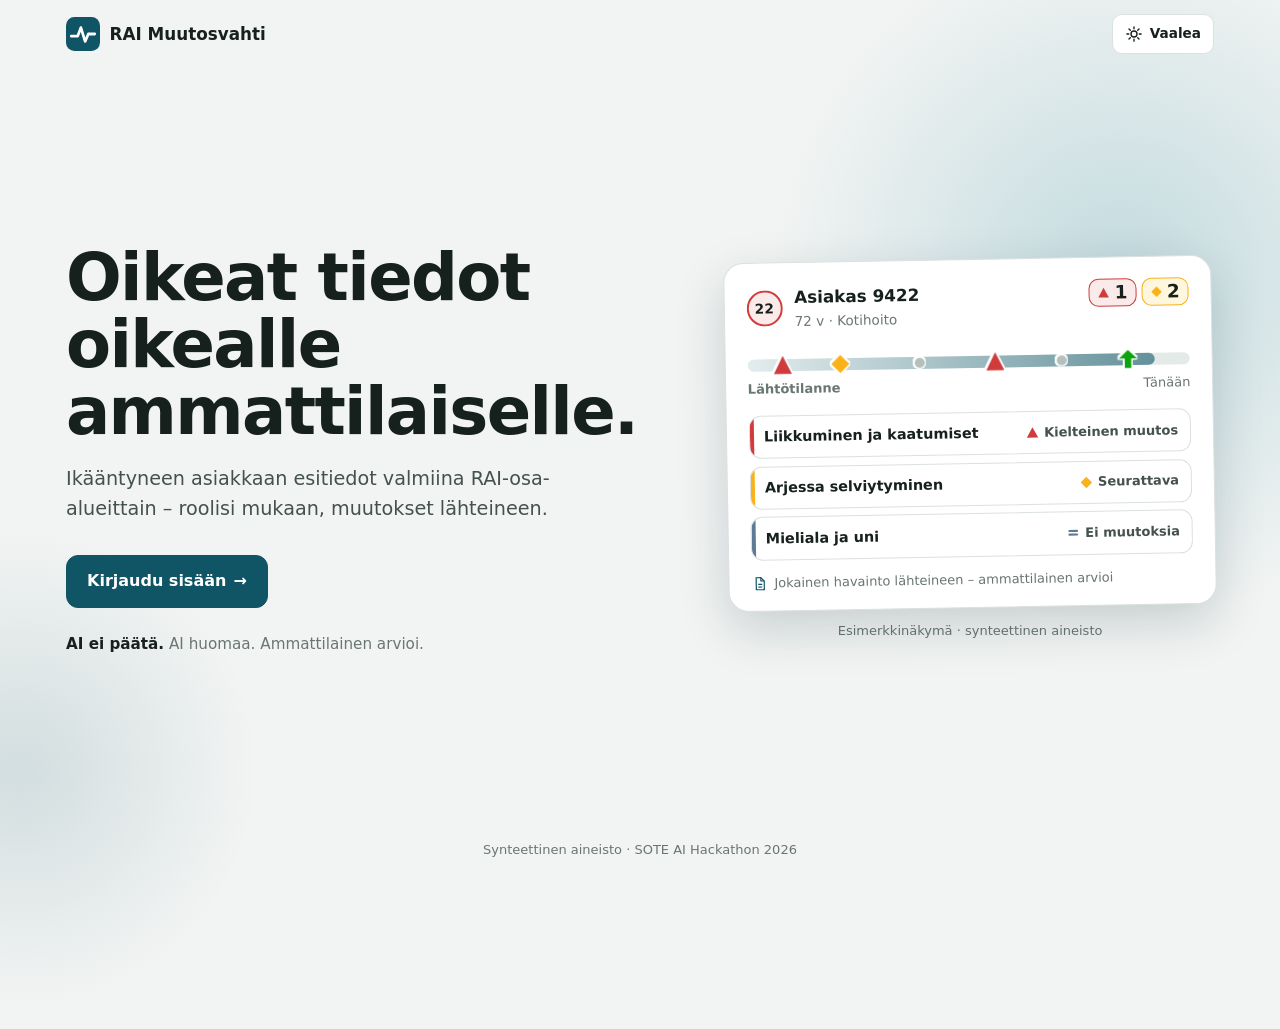
==== commit a4d68eda: "Erillinen etusivu ja kirjautumissivu - Sovellus (kirjautuminen + sovellus) siirretty tiedostoon logi" ====
--- a/index.html
+++ b/index.html
@@ -4,18 +4,108 @@
   <meta charset="utf-8">
   <meta name="viewport" content="width=device-width, initial-scale=1">
   <title>RAI Muutosvahti</title>
-  <meta name="description" content="RAI Muutosvahti – rooli- ja tilannekohtainen esitietokooste ikääntyneiden palveluihin RAI-arvioinnin osa-alueittain. AI ei päätä. AI huomaa. Ammattilainen arvioi.">
+  <meta name="description" content="RAI Muutosvahti kokoaa ikääntyneen asiakkaan esitiedot sosiaali- ja terveydenhuollon tiedoista RAI-arvioinnin osa-alueittain – roolin ja arviointitilanteen mukaan. AI ei päätä. AI huomaa. Ammattilainen arvioi.">
   <link rel="icon" href="data:image/svg+xml,%3Csvg xmlns='http://www.w3.org/2000/svg' viewBox='0 0 32 32'%3E%3Crect width='32' height='32' rx='8' fill='%230f5566'/%3E%3Cpath d='M5 18h6l3-8 4 13 3-7h6' fill='none' stroke='white' stroke-width='2.6' stroke-linecap='round' stroke-linejoin='round'/%3E%3C/svg%3E">
+  <script>
+    /* Sama teema kuin sovelluksessa (raimv2:teema), ennen piirtoa ettei sivu välähdä */
+    (function () {
+      var t = null;
+      try { t = JSON.parse(localStorage.getItem("raimv2:teema")); } catch (e) { /* ei tallennusta */ }
+      if (t !== "light" && t !== "dark") t = window.matchMedia && matchMedia("(prefers-color-scheme: dark)").matches ? "dark" : "light";
+      document.documentElement.setAttribute("data-theme", t);
+    })();
+  </script>
   <link rel="stylesheet" href="css/styles.css">
 </head>
-<body>
-  <div id="root"></div>
-  <div class="toasts" id="toasts" aria-live="polite"></div>
-  <div class="tooltip" id="tooltip" role="tooltip" hidden></div>
-  <noscript><p style="padding:2rem">RAI Muutosvahti vaatii JavaScriptin.</p></noscript>
+<body class="lp">
+  <a class="lp-skip" href="#sisalto">Siirry sisältöön</a>
 
-  <script src="js/data.js"></script>
-  <script src="js/agent.js"></script>
-  <script src="js/app.js"></script>
+  <header class="lp-top">
+    <div class="lp-wrap lp-top__inner">
+      <a class="brand" href="index.html" aria-label="RAI Muutosvahti – etusivu">
+        <svg viewBox="0 0 32 32" aria-hidden="true"><rect width="32" height="32" rx="8"/><path d="M5 18h6l3-8 4 13 3-7h6"/></svg><span>RAI Muutosvahti</span>
+      </a>
+      <div class="lp-top__right">
+        <button class="themebtn" type="button" id="lpTeema"></button>
+      </div>
+    </div>
+  </header>
+
+  <main id="sisalto" class="lp-main">
+    <!-- Hero -->
+    <section class="lp-hero">
+      <div class="lp-wrap lp-hero__grid">
+        <div class="lp-hero__text">
+          <h1>Oikeat tiedot oikealle ammattilaiselle.</h1>
+          <p class="lp-lead">Ikääntyneen asiakkaan esitiedot valmiina RAI-osa-alueittain – roolisi mukaan, muutokset lähteineen.</p>
+          <div class="lp-cta">
+            <a class="btn btn--primary lp-btn" href="login.html">Kirjaudu sisään <span aria-hidden="true">→</span></a>
+          </div>
+          <p class="lp-motto"><strong>AI ei päätä.</strong> AI huomaa. Ammattilainen arvioi.</p>
+        </div>
+
+        <!-- Esimerkkinäkymä: koriste, sama muotokieli kuin sovelluksessa -->
+        <figure class="lp-preview" aria-label="Esimerkki asiakkaan esitietokoosteesta synteettisellä aineistolla">
+          <div class="lp-card">
+            <div class="lp-card__head">
+              <span class="avatar avatar--punainen">22</span>
+              <div class="lp-card__name"><strong>Asiakas 9422</strong><span>72 v · Kotihoito</span></div>
+              <div class="ccount" aria-hidden="true">
+                <span class="ccount__i ccount__i--punainen"><span class="status status--punainen"><svg class="status__icon" viewBox="0 0 16 16"><path d="M8 1.5 15 14.5H1z"/></svg></span>1</span>
+                <span class="ccount__i ccount__i--keltainen"><span class="status status--keltainen"><svg class="status__icon" viewBox="0 0 16 16"><path d="M8 1 15 8 8 15 1 8z"/></svg></span>2</span>
+              </div>
+            </div>
+            <div class="lp-bar" aria-hidden="true">
+              <span class="lp-bar__fill"></span>
+              <i class="lp-m lp-m--r" style="left:8%"></i>
+              <i class="lp-m lp-m--y" style="left:21%"></i>
+              <i class="lp-m lp-m--d" style="left:39%"></i>
+              <i class="lp-m lp-m--r" style="left:56%"></i>
+              <i class="lp-m lp-m--d" style="left:71%"></i>
+              <i class="lp-m lp-m--g" style="left:86%"></i>
+            </div>
+            <div class="lp-bar__lbl" aria-hidden="true"><span><strong>Lähtötilanne</strong></span><span>Tänään</span></div>
+            <ul class="lp-domains">
+              <li class="lp-dom lp-dom--r"><span>Liikkuminen ja kaatumiset</span><em><span class="status status--punainen"><svg class="status__icon" viewBox="0 0 16 16"><path d="M8 1.5 15 14.5H1z"/></svg></span>Kielteinen muutos</em></li>
+              <li class="lp-dom lp-dom--y"><span>Arjessa selviytyminen</span><em><span class="status status--keltainen"><svg class="status__icon" viewBox="0 0 16 16"><path d="M8 1 15 8 8 15 1 8z"/></svg></span>Seurattava</em></li>
+              <li class="lp-dom lp-dom--n"><span>Mieliala ja uni</span><em><span class="status status--neutraali"><svg class="status__icon" viewBox="0 0 16 16"><rect x="2" y="4.5" width="12" height="2.6" rx="1.3"/><rect x="2" y="9" width="12" height="2.6" rx="1.3"/></svg></span>Ei muutoksia</em></li>
+            </ul>
+            <p class="lp-card__src"><svg viewBox="0 0 24 24" aria-hidden="true"><path d="M7 3h7l5 5v13H7z"/><path d="M14 3v5h5M10 13h6M10 17h6"/></svg>Jokainen havainto lähteineen – ammattilainen arvioi</p>
+          </div>
+          <figcaption>Esimerkkinäkymä · synteettinen aineisto</figcaption>
+        </figure>
+      </div>
+    </section>
+
+  </main>
+
+  <footer class="lp-foot">
+    <div class="lp-wrap">Synteettinen aineisto · SOTE AI Hackathon 2026</div>
+  </footer>
+
+  <script>
+    /* Teemavalitsin: vaalea ↔ tumma, sama tallennusavain kuin sovelluksessa */
+    (function () {
+      var IKONI = {
+        light: '<svg viewBox="0 0 24 24" aria-hidden="true"><circle cx="12" cy="12" r="4"/><path d="M12 2.5v2.5M12 19v2.5M2.5 12H5M19 12h2.5M5.3 5.3l1.8 1.8M16.9 16.9l1.8 1.8M5.3 18.7l1.8-1.8M16.9 7.1l1.8-1.8"/></svg>',
+        dark: '<svg viewBox="0 0 24 24" aria-hidden="true"><path d="M19.5 14.5A8 8 0 0 1 9.5 4.5a8 8 0 1 0 10 10z"/></svg>'
+      };
+      var NIMI = { light: "Vaalea", dark: "Tumma" };
+      var b = document.getElementById("lpTeema");
+      function piirra() {
+        var t = document.documentElement.getAttribute("data-theme");
+        var seur = t === "dark" ? "light" : "dark";
+        b.innerHTML = IKONI[t] + "<span>" + NIMI[t] + "</span>";
+        b.setAttribute("aria-label", "Teema: " + NIMI[t] + ". Vaihda teemaksi " + NIMI[seur].toLowerCase() + ".");
+      }
+      b.addEventListener("click", function () {
+        var t = document.documentElement.getAttribute("data-theme") === "dark" ? "light" : "dark";
+        document.documentElement.setAttribute("data-theme", t);
+        try { localStorage.setItem("raimv2:teema", JSON.stringify(t)); } catch (e) { /* ei tallennusta */ }
+        piirra();
+      });
+      piirra();
+    })();
+  </script>
 </body>
 </html>
--- a/css/styles.css
+++ b/css/styles.css
@@ -22,6 +22,8 @@
   --st-yellow: #fab219;
   --st-green: #0ca30c;
   --st-info: #6b7f8c;
+  --st-neutral: #5f7a96;
+  --st-neutral-soft: #e9eff5;
   --st-red-soft: #fbeaea;
   --st-yellow-soft: #fef6dd;
   --st-green-soft: #e8f6e8;
@@ -59,6 +61,8 @@
     --st-red-soft: #3a2020;
     --st-yellow-soft: #3a3218;
     --st-green-soft: #1b301b;
+    --st-neutral: #8fa8c2;
+    --st-neutral-soft: #222b35;
     --chart-line: #5fb4cc;
     --chart-grid: #2c312f;
     --dot: #5b6662;
@@ -70,7 +74,7 @@
   --bg: #111413; --surface: #1a1d1c; --surface-2: #222625; --surface-3: #2a2f2d; --border: #333a37;
   --ink: #eef1ef; --ink-2: #c3cac7; --muted: #97a19d; --accent: #5fb4cc; --accent-2: #7fc8dc; --accent-ink: #0b1a1e;
   --accent-soft: #1b3036; --focus: #7fd0e6; --hero-1: #0b2e37; --hero-2: #12505e; --hero-ink-2: #a9cfd7;
-  --st-red-soft: #3a2020; --st-yellow-soft: #3a3218; --st-green-soft: #1b301b;
+  --st-red-soft: #3a2020; --st-yellow-soft: #3a3218; --st-green-soft: #1b301b; --st-neutral: #8fa8c2; --st-neutral-soft: #222b35;
   --chart-line: #5fb4cc; --chart-grid: #2c312f; --dot: #5b6662; --shadow: none; --shadow-lg: 0 18px 50px rgba(0,0,0,.5);
 }
 
@@ -89,7 +93,7 @@
 .sr { position: absolute; width: 1px; height: 1px; overflow: hidden; clip: rect(0 0 0 0); white-space: nowrap; }
 .muted { color: var(--muted); }
 .small { font-size: .85rem; }
-.eyebrow { text-transform: uppercase; letter-spacing: .08em; font-size: .75rem; font-weight: 700; margin-bottom: .5rem; }
+.eyebrow { text-transform: uppercase; letter-spacing: .08em; font-size: .8125rem; font-weight: 700; margin-bottom: .5rem; }
 
 /* ---------- painikkeet ja lomakkeet ---------- */
 .btn { display: inline-flex; align-items: center; justify-content: center; gap: .45rem; border: 1px solid var(--border); background: var(--surface); color: var(--ink); border-radius: 10px; padding: .55rem .95rem; cursor: pointer; font-weight: 600; text-decoration: none; font-size: .9rem; }
@@ -113,12 +117,14 @@
 .status--punainen .status__icon { fill: var(--st-red); }
 .status--keltainen .status__icon { fill: var(--st-yellow); }
 .status--vihrea .status__icon { fill: var(--st-green); }
+.status--neutraali .status__icon { fill: var(--st-neutral); }
 .status--info .status__icon { fill: none; stroke: var(--st-info); stroke-width: 2.5; }
 .pill { padding: .4rem .85rem; border-radius: 999px; border: 1px solid var(--border); background: var(--surface); font-size: .92rem; }
 .pill.status--punainen { background: var(--st-red-soft); border-color: var(--st-red); }
 .pill.status--keltainen { background: var(--st-yellow-soft); border-color: var(--st-yellow); }
 .pill.status--vihrea { background: var(--st-green-soft); border-color: var(--st-green); }
-.chip { display: inline-flex; align-items: center; gap: .35rem; border: 1px solid var(--border); background: var(--surface-2); border-radius: 999px; padding: .15rem .6rem; font-size: .78rem; color: var(--ink-2); max-width: 100%; }
+.pill.status--neutraali { background: var(--st-neutral-soft); border-color: var(--st-neutral); }
+.chip { display: inline-flex; align-items: center; gap: .35rem; border: 1px solid var(--border); background: var(--surface-2); border-radius: 999px; padding: .15rem .6rem; font-size: .8125rem; color: var(--ink-2); max-width: 100%; }
 .chip .status__icon { width: 10px; height: 10px; }
 .chip--warn { border-color: var(--st-yellow); }
 
@@ -128,7 +134,7 @@
 .login { min-height: 100vh; display: grid; grid-template-columns: minmax(0, 1.15fr) minmax(0, 1fr); }
 .login__hero { position: relative; overflow: hidden; background: linear-gradient(140deg, var(--hero-1), var(--hero-2)); color: var(--hero-ink); padding: 3rem clamp(1.5rem, 5vw, 4.5rem); display: flex; flex-direction: column; justify-content: space-between; gap: 2rem; }
 .login__hero::after { content: ""; position: absolute; width: 520px; height: 520px; border-radius: 50%; right: -180px; bottom: -200px; background: radial-gradient(circle, rgba(255,255,255,.12), rgba(255,255,255,0) 70%); pointer-events: none; }
-.login__brand { display: flex; align-items: center; gap: .7rem; font-weight: 700; font-size: 1.1rem; }
+.login__brand { display: flex; align-items: center; gap: .7rem; font-weight: 700; font-size: 1.1rem; color: inherit; text-decoration: none; width: fit-content; }
 .login__brand svg { width: 40px; height: 40px; }
 .login__brand rect { fill: rgba(255,255,255,.14); }
 .login__brand path { fill: none; stroke: #fff; stroke-width: 2.6; stroke-linecap: round; stroke-linejoin: round; }
@@ -137,10 +143,10 @@
 .login__card { position: relative; z-index: 1; background: rgba(255,255,255,.08); border: 1px solid rgba(255,255,255,.18); border-radius: var(--radius); padding: 1.1rem 1.25rem; max-width: 560px; backdrop-filter: blur(4px); }
 .login__card .eyebrow { color: var(--hero-ink-2); }
 .login__steps { display: grid; grid-template-columns: repeat(5, minmax(0, 1fr)); gap: .4rem; list-style: none; padding: 0; margin: .25rem 0 0; counter-reset: s; }
-.login__steps li { font-size: .78rem; line-height: 1.25; color: var(--hero-ink-2); counter-increment: s; }
+.login__steps li { font-size: .8125rem; line-height: 1.25; color: var(--hero-ink-2); counter-increment: s; }
 .login__steps li::before { content: counter(s); display: grid; place-items: center; width: 26px; height: 26px; border-radius: 50%; background: rgba(255,255,255,.16); color: #fff; font-weight: 700; margin-bottom: .35rem; }
 .login__steps li:last-child::before { background: #fff; color: var(--hero-1); }
-.login__foot { color: var(--hero-ink-2); font-size: .8rem; position: relative; z-index: 1; }
+.login__foot { color: var(--hero-ink-2); font-size: .8125rem; position: relative; z-index: 1; }
 .login__formwrap { display: grid; place-items: center; padding: 2.5rem 1.25rem; }
 .login__form { width: min(400px, 100%); }
 .login__form h2 { font-size: 1.6rem; margin-bottom: .25rem; }
@@ -150,8 +156,8 @@
 .demo-users p { font-size: .82rem; color: var(--muted); margin-bottom: .6rem; }
 .demo-user { display: flex; align-items: center; gap: .75rem; width: 100%; text-align: left; background: var(--surface); border: 1px solid var(--border); border-radius: 12px; padding: .6rem .75rem; cursor: pointer; margin-bottom: .5rem; }
 .demo-user:hover { background: var(--surface-2); }
-.demo-user div span { display: block; font-size: .8rem; color: var(--muted); }
-.local-note { display: flex; gap: .5rem; align-items: flex-start; font-size: .8rem; color: var(--muted); margin-top: 1.25rem; }
+.demo-user div span { display: block; font-size: .8125rem; color: var(--muted); }
+.local-note { display: flex; gap: .5rem; align-items: flex-start; font-size: .8125rem; color: var(--muted); margin-top: 1.25rem; }
 .local-note svg { width: 16px; height: 16px; flex: none; margin-top: .15rem; fill: none; stroke: currentColor; stroke-width: 2; }
 
 /* =====================================================================
@@ -171,7 +177,7 @@
 .iconbtn { position: relative; background: var(--surface); border: 1px solid var(--border); border-radius: 10px; width: 40px; height: 40px; display: grid; place-items: center; cursor: pointer; }
 .iconbtn:hover { background: var(--surface-2); }
 .iconbtn svg { width: 20px; height: 20px; fill: none; stroke: var(--ink); stroke-width: 1.8; stroke-linejoin: round; stroke-linecap: round; }
-.badge { position: absolute; top: -6px; right: -6px; background: var(--st-red); color: #fff; font-size: .72rem; font-weight: 700; border-radius: 999px; min-width: 20px; height: 20px; display: grid; place-items: center; padding: 0 5px; }
+.badge { position: absolute; top: -6px; right: -6px; background: var(--st-red); color: #fff; font-size: .8125rem; font-weight: 700; border-radius: 999px; min-width: 20px; height: 20px; display: grid; place-items: center; padding: 0 5px; }
 .userbtn { display: flex; align-items: center; gap: .55rem; background: none; border: 1px solid transparent; border-radius: 12px; padding: .25rem .5rem .25rem .25rem; cursor: pointer; text-align: left; }
 .userbtn:hover { background: var(--surface-2); }
 .userbtn__txt { font-size: .82rem; line-height: 1.2; color: var(--ink-2); }
@@ -181,6 +187,7 @@
 .avatar--punainen { background: var(--st-red-soft); color: var(--ink); box-shadow: inset 0 0 0 2px var(--st-red); }
 .avatar--keltainen { background: var(--st-yellow-soft); color: var(--ink); box-shadow: inset 0 0 0 2px var(--st-yellow); }
 .avatar--vihrea { background: var(--st-green-soft); color: var(--ink); box-shadow: inset 0 0 0 2px var(--st-green); }
+.avatar--neutraali { background: var(--st-neutral-soft); color: var(--ink); box-shadow: inset 0 0 0 2px var(--st-neutral); }
 
 .popover { position: absolute; right: 0; top: calc(100% + 8px); width: min(400px, calc(100vw - 32px)); max-height: 72vh; overflow: auto; background: var(--surface); border: 1px solid var(--border); border-radius: var(--radius); box-shadow: var(--shadow-lg); padding: .9rem; z-index: 30; }
 .popover h2 { font-size: 1rem; display: flex; justify-content: space-between; align-items: center; }
@@ -193,11 +200,11 @@
 .menu button:hover, .menu label:hover { background: var(--surface-2); }
 .menu svg { width: 18px; height: 18px; fill: none; stroke: var(--ink-2); stroke-width: 1.8; stroke-linecap: round; stroke-linejoin: round; flex: none; }
 .menu hr { border: 0; border-top: 1px solid var(--border); margin: .4rem 0; }
-.menu__store { font-size: .78rem; color: var(--muted); padding: .4rem .6rem 0; }
+.menu__store { font-size: .8125rem; color: var(--muted); padding: .4rem .6rem 0; }
 
 main { width: 100%; max-width: 1280px; margin: 0 auto; padding: 1.5rem 16px 3rem; }
 main:focus { outline: none; }
-.footer { text-align: center; color: var(--muted); font-size: .8rem; padding: 1rem 16px 5rem; }
+.footer { text-align: center; color: var(--muted); font-size: .8125rem; padding: 1rem 16px 5rem; }
 
 /* ---------- yleiset kortit ---------- */
 .card { background: var(--surface); border: 1px solid var(--border); border-radius: var(--radius); box-shadow: var(--shadow); padding: 1.15rem 1.25rem; margin-bottom: 1rem; }
@@ -205,7 +212,7 @@
 .card__head h2 { margin: 0; }
 .section-title { display: flex; align-items: baseline; justify-content: space-between; gap: 1rem; flex-wrap: wrap; margin: 2rem 0 .9rem; }
 .section-title h2 { margin: 0; font-size: 1.3rem; }
-.label { font-size: .72rem; text-transform: uppercase; letter-spacing: .06em; color: var(--muted); font-weight: 700; margin: .9rem 0 .3rem; }
+.label { font-size: .8125rem; text-transform: uppercase; letter-spacing: .06em; color: var(--muted); font-weight: 700; margin: .9rem 0 .3rem; }
 
 /* =====================================================================
  * TYÖPÖYTÄ – HERO (RAI-ydinidea)
@@ -226,6 +233,7 @@
 .donut .seg--punainen { stroke: var(--st-red); }
 .donut .seg--keltainen { stroke: var(--st-yellow); }
 .donut .seg--vihrea { stroke: var(--st-green); }
+.donut .seg--neutraali { stroke: var(--st-neutral); }
 .donut .track { fill: none; stroke: var(--surface-3); stroke-width: 18; }
 .donut text { fill: var(--ink); font-family: var(--font-display); }
 .legend { list-style: none; padding: 0; margin: 0; display: grid; gap: .35rem; }
@@ -245,9 +253,9 @@
 .raibar__start { left: 0; }
 .raibar__end { right: 0; background: var(--muted); }
 .raibar__today { position: absolute; top: -8px; width: 2px; height: 26px; background: var(--accent); margin-left: -1px; z-index: 3; }
-.raibar__labels { display: flex; justify-content: space-between; gap: .5rem; font-size: .75rem; color: var(--muted); margin-top: .55rem; position: relative; }
+.raibar__labels { display: flex; justify-content: space-between; gap: .5rem; font-size: .8125rem; color: var(--muted); margin-top: .55rem; position: relative; }
 .raibar__labels strong { color: var(--ink-2); font-weight: 600; }
-.raibar__todaylbl { position: absolute; top: -3.1rem; transform: translateX(-50%); font-size: .72rem; font-weight: 700; color: var(--accent); white-space: nowrap; }
+.raibar__todaylbl { position: absolute; top: -3.1rem; transform: translateX(-50%); font-size: .8125rem; font-weight: 700; color: var(--accent); white-space: nowrap; }
 .raibar--lg { padding-top: 2rem; }
 .raibar--lg .raibar__track { height: 14px; }
 .raibar--lg .raibar__ev { width: 12px; height: 12px; margin: -6px 0 0 -6px; cursor: pointer; }
@@ -256,8 +264,8 @@
 .raibar--lg .raibar__start, .raibar--lg .raibar__end { height: 26px; top: -6px; }
 .raibar--lg .raibar__today { height: 34px; top: -10px; }
 .raibar--lg .raibar__labels { font-size: .82rem; }
-.raibar--over .raibar__end { background: var(--st-yellow); }
-.raikey { display: flex; flex-wrap: wrap; gap: .4rem 1rem; font-size: .8rem; color: var(--ink-2); margin-top: .8rem; }
+.raibar--over .raibar__end { background: var(--muted); }
+.raikey { display: flex; flex-wrap: wrap; gap: .4rem 1rem; font-size: .8125rem; color: var(--ink-2); margin-top: .8rem; }
 .raikey span { display: inline-flex; align-items: center; gap: .35rem; }
 .raikey i { display: inline-block; width: 10px; height: 10px; border-radius: 50%; background: var(--dot); }
 .raikey i.r { background: var(--st-red); }
@@ -272,15 +280,16 @@
 .ccard::before { content: ""; position: absolute; left: 0; top: 14px; bottom: 14px; width: 4px; border-radius: 0 4px 4px 0; background: var(--st-green); }
 .ccard--punainen::before { background: var(--st-red); }
 .ccard--keltainen::before { background: var(--st-yellow); }
+.ccard--neutraali::before { background: var(--st-neutral); }
 .ccard__top { display: flex; align-items: center; gap: .75rem; }
 .ccard__name { flex: 1; min-width: 0; }
 .ccard__name strong { display: block; font-size: 1.02rem; }
 .ccard__name > span:not(.status) { display: block; font-size: .82rem; color: var(--muted); }
-.ccard__name .status { margin-top: .25rem; font-size: .8rem; }
+.ccard__name .status { margin-top: .25rem; font-size: .8125rem; }
 .ccard__lead { font-size: .92rem; color: var(--ink-2); margin: 0; }
 .ccard__lead strong { color: var(--ink); }
 .ccard__chips { display: flex; flex-wrap: wrap; gap: .35rem; }
-.ccard__foot { display: flex; justify-content: space-between; gap: .5rem; font-size: .78rem; color: var(--muted); border-top: 1px solid var(--border); padding-top: .65rem; margin-top: auto; }
+.ccard__foot { display: flex; justify-content: space-between; gap: .5rem; font-size: .8125rem; color: var(--muted); border-top: 1px solid var(--border); padding-top: .65rem; margin-top: auto; }
 .ccard--featured { padding: 1.25rem 1.35rem; }
 
 .toolbar { display: flex; flex-wrap: wrap; gap: .6rem; align-items: end; margin-bottom: 1rem; }
@@ -327,8 +336,8 @@
 .signal__body ul { margin: .25rem 0 .5rem; padding-left: 1.1rem; }
 .src { list-style: none; padding: 0 !important; }
 .src li { padding: .45rem .6rem; border: 1px solid var(--border); border-radius: 10px; margin-bottom: .35rem; font-size: .87rem; background: var(--surface-2); }
-.src li button { background: none; border: 0; padding: 0; color: var(--accent); cursor: pointer; text-decoration: underline; font-size: .8rem; }
-.src__meta { font-size: .76rem; color: var(--muted); display: block; }
+.src li button { background: none; border: 0; padding: 0; color: var(--accent); cursor: pointer; text-decoration: underline; font-size: .8125rem; }
+.src__meta { font-size: .8125rem; color: var(--muted); display: block; }
 .ack { margin-top: .9rem; padding-top: .9rem; border-top: 1px dashed var(--border); }
 .ack__done { font-size: .87rem; background: var(--st-green-soft); border: 1px solid var(--st-green); padding: .55rem .7rem; border-radius: 10px; }
 .grid2 { display: grid; grid-template-columns: minmax(0, 1fr) minmax(0, 1fr); gap: .6rem; margin-bottom: .6rem; }
@@ -346,14 +355,14 @@
 .timeline { list-style: none; padding: 0; margin: .5rem 0 0; position: relative; }
 .timeline::before { content: ""; position: absolute; left: 92px; top: 0; bottom: 0; width: 2px; background: var(--border); }
 .tl { display: grid; grid-template-columns: 82px 20px minmax(0, 1fr); gap: 0 .6rem; padding: .4rem 0; align-items: start; border-radius: 10px; }
-.tl__date { font-size: .8rem; color: var(--ink-2); text-align: right; font-variant-numeric: tabular-nums; padding-top: .1rem; }
+.tl__date { font-size: .8125rem; color: var(--ink-2); text-align: right; font-variant-numeric: tabular-nums; padding-top: .1rem; }
 .tl__dot { width: 12px; height: 12px; border-radius: 50%; background: var(--surface); border: 2px solid var(--dot); margin: .3rem 0 0 4px; position: relative; z-index: 1; }
 .tl--punainen .tl__dot { background: var(--st-red); border-color: var(--st-red); }
 .tl--keltainen .tl__dot { background: var(--st-yellow); border-color: var(--st-yellow); }
 .tl--rai .tl__dot { background: var(--ink); border-color: var(--ink); border-radius: 3px; }
 .tl--uusi { background: var(--accent-soft); }
 .tl__text { font-size: .9rem; }
-.tl__src { display: block; font-size: .75rem; color: var(--muted); }
+.tl__src { display: block; font-size: .8125rem; color: var(--muted); }
 .tl.flash { animation: flash 1.6s ease-out; }
 @keyframes flash { 0%, 40% { background: var(--accent-soft); box-shadow: 0 0 0 2px var(--focus); } 100% { background: transparent; box-shadow: none; } }
 
@@ -365,7 +374,7 @@
 .chart .pt { fill: var(--chart-line); stroke: var(--surface); stroke-width: 2; }
 .chart .hit { fill: transparent; cursor: pointer; }
 .chart .pt.on { r: 6; }
-.tooltip { position: fixed; z-index: 80; background: var(--ink); color: var(--bg); font-size: .8rem; padding: .4rem .6rem; border-radius: 8px; pointer-events: none; max-width: 280px; }
+.tooltip { position: fixed; z-index: 80; background: var(--ink); color: var(--bg); font-size: .8125rem; padding: .4rem .6rem; border-radius: 8px; pointer-events: none; max-width: 280px; }
 
 /* =====================================================================
  * KONSEPTI
@@ -405,7 +414,7 @@
 .fab svg { width: 20px; height: 20px; fill: none; stroke: currentColor; stroke-width: 1.9; stroke-linecap: round; stroke-linejoin: round; }
 .chat { position: fixed; right: 20px; bottom: 82px; z-index: 45; width: min(400px, calc(100vw - 32px)); height: min(600px, calc(100vh - 120px)); background: var(--surface); border: 1px solid var(--border); border-radius: 18px; box-shadow: var(--shadow-lg); display: flex; flex-direction: column; overflow: hidden; }
 .chat__head { display: flex; align-items: center; justify-content: space-between; gap: .5rem; padding: .75rem 1rem; background: linear-gradient(135deg, var(--hero-1), var(--hero-2)); color: var(--hero-ink); }
-.chat__head span { display: block; font-size: .78rem; color: var(--hero-ink-2); }
+.chat__head span { display: block; font-size: .8125rem; color: var(--hero-ink-2); }
 .chat__head button { background: rgba(255,255,255,.15); border: 0; color: #fff; width: 32px; height: 32px; border-radius: 8px; cursor: pointer; font-size: 1.1rem; }
 .chat iframe { flex: 1; width: 100%; border: 0; background: var(--surface-2); }
 
@@ -422,7 +431,7 @@
  * ===================================================================== */
 /* rooli- ja tilannepalkki */
 .ctx { display: flex; flex-wrap: wrap; align-items: center; gap: .4rem .7rem; margin-top: 1rem; padding: .7rem .85rem; border: 1px solid var(--border); border-radius: 12px; background: var(--surface-2); font-size: .88rem; }
-.ctx__lbl { font-size: .72rem; text-transform: uppercase; letter-spacing: .06em; color: var(--muted); font-weight: 700; }
+.ctx__lbl { font-size: .8125rem; text-transform: uppercase; letter-spacing: .06em; color: var(--muted); font-weight: 700; }
 .ctx__val { font-weight: 600; margin-right: .6rem; }
 .ctx__select { border: 1px solid var(--border); border-radius: 8px; padding: .35rem .55rem; background: var(--surface); font-weight: 600; margin-right: .6rem; }
 .ctx__desc { flex-basis: 100%; color: var(--ink-2); font-size: .84rem; }
@@ -436,8 +445,8 @@
 .rights li span { width: 1rem; font-weight: 700; flex: none; }
 .rights li.ok span { color: var(--st-green); }
 .rights li.no { color: var(--muted); }
-.hero__note { grid-column: 1 / -1; margin: 0; font-size: .76rem; color: var(--muted); }
-.ai-badge { display: inline-block; vertical-align: middle; margin-left: .4rem; font-size: .7rem; font-weight: 700; letter-spacing: .04em; text-transform: uppercase; color: var(--accent); background: var(--accent-soft); border-radius: 999px; padding: .15rem .55rem; }
+.hero__note { grid-column: 1 / -1; margin: 0; font-size: .8125rem; color: var(--muted); }
+.ai-badge { display: inline-block; vertical-align: middle; margin-left: .4rem; font-size: .8125rem; font-weight: 700; letter-spacing: .04em; text-transform: uppercase; color: var(--accent); background: var(--accent-soft); border-radius: 999px; padding: .15rem .55rem; }
 
 /* RAI-osa-alueet */
 .domain { position: relative; overflow: hidden; }
@@ -453,9 +462,9 @@
 .facts li { padding: .3rem 0; border-bottom: 1px dashed var(--border); }
 .facts li:last-child { border-bottom: 0; }
 .facts__own { color: var(--accent); }
-.srcbtn { display: inline-flex; align-items: center; gap: .2rem; background: none; border: 0; padding: 0 .1rem; color: var(--accent); cursor: pointer; font-size: .76rem; text-decoration: underline; }
+.srcbtn { display: inline-flex; align-items: center; gap: .2rem; background: none; border: 0; padding: 0 .1rem; color: var(--accent); cursor: pointer; font-size: .8125rem; text-decoration: underline; }
 .srcbtn svg { width: 13px; height: 13px; fill: none; stroke: currentColor; stroke-width: 1.8; }
-details.rule > summary { cursor: pointer; font-size: .8rem; color: var(--muted); margin-top: .6rem; }
+details.rule > summary { cursor: pointer; font-size: .8125rem; color: var(--muted); margin-top: .6rem; }
 details.rule p { margin: .3rem 0 0; color: var(--ink-2); }
 .radios, .checks { display: grid; gap: .35rem; }
 .nextsteps, .history { margin: .2rem 0 .4rem; padding-left: 1.1rem; font-size: .88rem; }
@@ -464,7 +473,7 @@
 .systems { list-style: none; padding: 0; margin: 0; font-size: .85rem; }
 .systems li { padding: .4rem 0; border-bottom: 1px solid var(--border); }
 .systems li:last-child { border-bottom: 0; }
-.systems span { display: block; color: var(--muted); font-size: .8rem; }
+.systems span { display: block; color: var(--muted); font-size: .8125rem; }
 .more-domains > summary { cursor: pointer; }
 .more-domains[open] > summary { margin-bottom: .8rem; }
 .more-domains .card { box-shadow: none; }
@@ -472,8 +481,8 @@
 .denied > svg { width: 40px; height: 40px; flex: none; fill: none; stroke: var(--st-red); stroke-width: 1.8; }
 .raibar__due { position: absolute; top: -5px; width: 4px; height: 20px; margin-left: -2px; border-radius: 2px; background: var(--muted); z-index: 1; }
 .raibar--lg .raibar__due { height: 26px; top: -6px; }
-.raibar--over .raibar__due { background: var(--st-yellow); }
-.raikey i.d { width: 4px; height: 14px; border-radius: 1px; background: var(--muted); }
+.raibar--over .raibar__due { background: var(--ind); }
+.raikey i.d { width: 4px; height: 14px; border-radius: 1px; background: var(--ind); }
 .raibar__ev[role="button"]:focus-visible { outline: 2px solid var(--focus); outline-offset: 2px; }
 
 /* aikajana */
@@ -492,7 +501,7 @@
 body.modal-open { overflow: hidden; }
 .note { border: 1px solid var(--border); border-radius: 12px; padding: .4rem 1rem .8rem; background: var(--surface-2); font-size: .9rem; }
 .note h3 { font-size: 1rem; margin-top: .8rem; }
-.note h4 { font-size: .78rem; text-transform: uppercase; letter-spacing: .05em; color: var(--muted); margin: .9rem 0 .25rem; }
+.note h4 { font-size: .8125rem; text-transform: uppercase; letter-spacing: .05em; color: var(--muted); margin: .9rem 0 .25rem; }
 .note p, .note ul { margin: 0 0 .35rem; }
 .qform fieldset { border: 1px solid var(--border); border-radius: 12px; padding: .6rem .8rem .7rem; margin: 0 0 .6rem; }
 .qform legend { font-weight: 600; font-size: .9rem; padding: 0 .3rem; }
@@ -509,7 +518,7 @@
 .table-wrap { overflow-x: auto; }
 .dtable { width: 100%; border-collapse: collapse; font-size: .85rem; }
 .dtable th, .dtable td { text-align: left; padding: .45rem .5rem; border-bottom: 1px solid var(--border); vertical-align: top; }
-.dtable thead th { font-size: .74rem; text-transform: uppercase; letter-spacing: .04em; color: var(--muted); }
+.dtable thead th { font-size: .8125rem; text-transform: uppercase; letter-spacing: .04em; color: var(--muted); }
 .dtable tbody th { font-weight: 600; }
 .dtable td { text-align: center; }
 .dtable td:last-child, .dtable td:nth-child(n+5) { text-align: left; }
@@ -527,19 +536,18 @@
 .msg ul { margin: .3rem 0; padding-left: 1.1rem; }
 .msg--bot { background: var(--surface-2); border: 1px solid var(--border); align-self: flex-start; }
 .msg--user { background: var(--accent); color: var(--accent-ink); align-self: flex-end; }
-.msg__foot { display: block; font-size: .7rem; color: var(--muted); margin-top: .35rem; }
+.msg__foot { display: block; font-size: .8125rem; color: var(--muted); margin-top: .35rem; }
 .chat__chips { display: flex; flex-wrap: wrap; gap: .35rem; padding: 0 .8rem .5rem; }
-.chip--btn { cursor: pointer; font: inherit; font-size: .78rem; }
+.chip--btn { cursor: pointer; font: inherit; font-size: .8125rem; }
 .chip--btn:hover { background: var(--surface-3); }
 .chat__form { display: flex; gap: .4rem; padding: .6rem .8rem .8rem; border-top: 1px solid var(--border); }
 .chat__form input { flex: 1; min-width: 0; border: 1px solid var(--border); border-radius: 10px; padding: .5rem .7rem; background: var(--surface); }
 
 /* myönteinen muutos (vihreä) */
-.status--myonteinen .status__icon { fill: var(--st-green); }
-.signal--myonteinen::before, .domain--myonteinen::before { background: var(--st-green); }
-.raibar__ev--myonteinen { background: var(--st-green); width: 11px; height: 11px; margin: -5.5px 0 0 -5.5px; z-index: 1; }
-.raibar--lg .raibar__ev--myonteinen { width: 15px; height: 15px; margin: -7.5px 0 0 -7.5px; }
-.tl--myonteinen .tl__dot { background: var(--st-green); border-color: var(--st-green); }
+.signal--vihrea::before, .domain--vihrea::before { background: var(--st-green); }
+.raibar__ev--vihrea { background: var(--st-green); width: 11px; height: 11px; margin: -5.5px 0 0 -5.5px; z-index: 1; }
+.raibar--lg .raibar__ev--vihrea { width: 15px; height: 15px; margin: -7.5px 0 0 -7.5px; }
+.tl--vihrea .tl__dot { background: var(--st-green); border-color: var(--st-green); }
 .raikey i.g { background: var(--st-green); }
 
 /* kaaviot */
@@ -552,9 +560,9 @@
 .vizcard { margin: 0; border: 1px solid var(--border); border-radius: 12px; padding: .8rem .9rem .4rem; }
 .vizcard__head { display: flex; justify-content: space-between; align-items: flex-start; gap: .6rem 1rem; flex-wrap: wrap; margin-bottom: .3rem; }
 .vizcard__head .small { display: block; }
-.vizfield { flex-direction: row; align-items: center; gap: .45rem; font-size: .8rem; }
+.vizfield { flex-direction: row; align-items: center; gap: .45rem; font-size: .8125rem; }
 .vizfield select { width: auto; padding: .35rem .5rem; font-size: .85rem; }
-.vizlegend { display: flex; flex-wrap: wrap; gap: .3rem 1rem; font-size: .8rem; color: var(--ink-2); margin: .2rem 0 0; }
+.vizlegend { display: flex; flex-wrap: wrap; gap: .3rem 1rem; font-size: .8125rem; color: var(--ink-2); margin: .2rem 0 0; }
 .vizlegend span { display: inline-flex; align-items: center; gap: .35rem; }
 .vizlegend i { display: inline-block; width: 12px; height: 12px; border-radius: 3px; }
 .vizlegend i.viz__s1 { background: var(--viz-1); }
@@ -586,6 +594,196 @@
   .ctx__val, .ctx__select { margin-right: 0; }
 }
 
+/* indikaattorit (violetti): ajoitus ja työjono – erillään muutosväreistä */
+:root { --ind: #6250d6; --ind-soft: #efedfc; }
+@media (prefers-color-scheme: dark) { :root:not([data-theme="light"]) { --ind: #9085e9; --ind-soft: #2a2645; } }
+:root[data-theme="dark"] { --ind: #9085e9; --ind-soft: #2a2645; }
+.inds { display: flex; flex-wrap: wrap; gap: .35rem; }
+.ind { display: inline-flex; align-items: center; gap: .35rem; background: var(--ind-soft); border: 1px solid var(--ind); color: var(--ink); border-radius: 999px; padding: .15rem .6rem .15rem .45rem; font-size: .8125rem; font-weight: 600; white-space: nowrap; }
+.ind__icon { width: 14px; height: 14px; flex: none; fill: none; stroke: var(--ind); stroke-width: 1.8; stroke-linecap: round; stroke-linejoin: round; }
+.chead__status { display: flex; flex-direction: column; align-items: flex-end; gap: .45rem; }
+.chead__status .inds { justify-content: flex-end; }
+.hero__ind { display: inline-flex; align-items: center; gap: .3rem; }
+.hero__ind .ind__icon { width: 15px; height: 15px; }
+@media (max-width: 640px) { .chead__status { align-items: flex-start; } .chead__status .inds { justify-content: flex-start; } }
+
+/* =====================================================================
+ * SAAVUTETTAVUUS
+ * ===================================================================== */
+/* 1. muoto värin lisäksi: ▲ kielteinen, ◆ seurattava, ↑ myönteinen, ● tietue */
+.raibar .raibar__ev[class] { background: none; box-shadow: none; width: 14px; height: 14px; margin: -7px 0 0 -7px; }
+.raibar--lg .raibar__ev[class] { width: 24px; height: 24px; margin: -12px 0 0 -12px; }
+.raibar__ev::before { content: ""; position: absolute; inset: 3px; border-radius: 50%; background: var(--dot); box-shadow: 0 0 0 2px var(--surface); }
+.raibar--lg .raibar__ev::before { inset: 6px; }
+.raibar__ev--punainen::before, .raibar__ev--keltainen::before, .raibar__ev--vihrea::before { inset: 0 !important; border-radius: 0; box-shadow: none; }
+.raibar__ev--punainen { z-index: 3; }
+.raibar__ev--punainen::before { background: var(--st-red); clip-path: polygon(50% 0, 100% 100%, 0 100%); }
+.raibar__ev--keltainen::before { background: var(--st-yellow); clip-path: polygon(50% 0, 100% 50%, 50% 100%, 0 50%); }
+.raibar__ev--vihrea::before { background: var(--st-green); clip-path: polygon(50% 0, 100% 48%, 68% 48%, 68% 100%, 32% 100%, 32% 48%, 0 48%); }
+.raibar--lg .raibar__ev--punainen::before, .raibar--lg .raibar__ev--keltainen::before, .raibar--lg .raibar__ev--vihrea::before { inset: 2px !important; }
+.tl--punainen .tl__dot, .tl--keltainen .tl__dot, .tl--vihrea .tl__dot { border: 0; border-radius: 0; width: 15px; height: 15px; margin: .25rem 0 0 3px; }
+.tl--punainen .tl__dot { clip-path: polygon(50% 0, 100% 100%, 0 100%); }
+.tl--keltainen .tl__dot { clip-path: polygon(50% 0, 100% 50%, 50% 100%, 0 50%); }
+.tl--vihrea .tl__dot { clip-path: polygon(50% 0, 100% 48%, 68% 48%, 68% 100%, 32% 100%, 32% 48%, 0 48%); }
+.raikey i.r, .raikey i.o, .raikey i.g { border-radius: 0; width: 12px; height: 12px; }
+.raikey i.r { clip-path: polygon(50% 0, 100% 100%, 0 100%); }
+.raikey i.o { clip-path: polygon(50% 0, 100% 50%, 50% 100%, 0 50%); }
+.raikey i.g { clip-path: polygon(50% 0, 100% 48%, 68% 48%, 68% 100%, 32% 100%, 32% 48%, 0 48%); }
+@media (forced-colors: active) {
+  .raibar__ev::before, .tl__dot, .raikey i { forced-color-adjust: none; background: CanvasText !important; }
+  .status__icon, .ind__icon { forced-color-adjust: auto; fill: CanvasText; stroke: CanvasText; }
+}
+
+/* 2. kohdistettavat merkit */
+.viz g[tabindex]:focus-visible { outline: none; }
+.viz g[tabindex]:focus-visible .hit { fill: var(--accent-soft); stroke: var(--focus); stroke-width: 2; }
+.viz rect[tabindex]:focus-visible { outline: 2px solid var(--focus); }
+.ind[tabindex]:focus-visible { outline: 2px solid var(--focus); outline-offset: 2px; }
+
+/* 4. asiakaskortti: vain nimi on linkki, koko kortti klikattavissa */
+.ccard { cursor: pointer; }
+.ccard__link { color: inherit; text-decoration: none; }
+.ccard__link::after { content: ""; position: absolute; inset: 0; border-radius: var(--radius); z-index: 1; }
+.ccard__link:focus-visible { outline: none; }
+.ccard:focus-within { outline: 2px solid var(--focus); outline-offset: 2px; }
+.ccard .ind { position: relative; z-index: 2; cursor: help; }
+.ccard:hover .ccard__link { text-decoration: underline; }
+
+/* 5. kenttäryhmät */
+fieldset.radios, fieldset.checks { border: 0; padding: 0; margin: 0; min-width: 0; }
+fieldset.radios legend, fieldset.checks legend { padding: 0; margin: 0 0 .35rem; }
+
+/* 6. kohteet vähintään 24 × 24 px */
+.srcbtn, .src li button, .tl__open, details.rule > summary, details.more > summary, .ctx__rights > summary { min-height: 24px; display: inline-flex; align-items: center; }
+.srcbtn, .src li button { padding: 0 .35rem; }
+.chip--btn, .seg button, .btn--small { min-height: 28px; }
+.check { min-height: 24px; }
+.viz text { font-size: 12px; }
+.viz text.viz__mlabel, .viz text.viz__rowlbl { font-size: 11.5px; }
+
+/* 7. kaavioiden tekstitiivistelmä */
+.vizsum { font-size: .875rem; color: var(--ink-2); margin: .35rem 0 .2rem; }
+
+/* teemavalitsin: automaattinen → vaalea → tumma */
+.themebtn { display: inline-flex; align-items: center; gap: .4rem; min-height: 40px; padding: 0 .75rem; background: var(--surface); border: 1px solid var(--border); border-radius: 10px; cursor: pointer; font-size: .85rem; font-weight: 600; color: var(--ink); }
+.themebtn:hover { background: var(--surface-2); }
+.themebtn svg { width: 18px; height: 18px; flex: none; fill: none; stroke: currentColor; stroke-width: 1.8; stroke-linecap: round; stroke-linejoin: round; }
+.themebtn--login { position: fixed; top: 14px; right: 16px; z-index: 30; box-shadow: var(--shadow); }
+@media (max-width: 860px) { .themebtn span { display: none; } .themebtn { padding: 0 .6rem; } }
+/* aikajanan merkit: ääriviiva erottaa vierekkäiset muodot, alakaistan merkki yhdistetään janaan */
+.raibar__ev[class] { filter: drop-shadow(1.5px 0 0 var(--surface)) drop-shadow(-1.5px 0 0 var(--surface)) drop-shadow(0 1.5px 0 var(--surface)) drop-shadow(0 -1.5px 0 var(--surface)); }
+.raibar__ev--kaista::after { content: ""; position: absolute; left: 50%; bottom: 100%; width: 1.5px; margin-left: -.75px; height: calc(var(--nousu) - 7px); background: var(--muted); opacity: .7; }
+.raibar--lg .raibar__ev--kaista::after { height: calc(var(--nousu) - 12px); }
+/* asiakaskortin muutosmäärät: ▲ kielteiset ◆ seurattavat ↑ myönteiset */
+.ccount { display: flex; gap: .3rem; align-self: flex-start; flex: none; }
+.ccount__i { display: inline-flex; align-items: center; gap: .3rem; min-width: 2.6rem; justify-content: center; padding: .25rem .5rem; border-radius: 10px; border: 1px solid var(--border); background: var(--surface-2); font-family: var(--font-display); font-weight: 700; font-size: 1.15rem; line-height: 1; font-variant-numeric: tabular-nums; color: var(--ink); }
+.ccount__i .status__icon { width: 12px; height: 12px; }
+.ccount__i--punainen { background: var(--st-red-soft); border-color: var(--st-red); }
+.ccount__i--keltainen { background: var(--st-yellow-soft); border-color: var(--st-yellow); }
+.ccount__i--vihrea { background: var(--st-green-soft); border-color: var(--st-green); }
+.ccount__i--nolla { background: var(--surface-2); border-color: var(--border); color: var(--muted); }
+.ccount__i--nolla .status__icon { fill: var(--muted); }
+/* =====================================================================
+ * ETUSIVU (index.html)
+ * ===================================================================== */
+.lp { background: var(--bg); min-height: 100vh; display: flex; flex-direction: column; overflow-x: clip; position: relative; }
+.lp-top, .lp-foot { position: relative; z-index: 2; }
+.lp .lp-top { background: transparent; backdrop-filter: none; }
+.lp-main { flex: 1; display: flex; align-items: center; }
+.lp-main .lp-hero { width: 100%; }
+.lp main { max-width: none; padding: 0; }
+.lp-wrap { width: 100%; max-width: 1180px; margin: 0 auto; padding: 0 16px; }
+.lp-skip { position: absolute; left: 16px; top: -60px; background: var(--accent); color: var(--accent-ink); padding: .5rem .9rem; border-radius: 8px; z-index: 50; }
+.lp-skip:focus { top: 12px; }
+.lp-top { position: sticky !important; top: 0; z-index: 20; background: color-mix(in srgb, var(--bg) 82%, transparent); backdrop-filter: blur(10px); border-bottom: 1px solid transparent; }
+.lp-top__inner { display: flex; align-items: center; gap: 1rem; min-height: 68px; }
+.lp-nav { display: flex; gap: .25rem; margin-left: 1.5rem; }
+.lp-nav a { color: var(--ink-2); text-decoration: none; font-weight: 600; font-size: .92rem; padding: .45rem .75rem; border-radius: 10px; }
+.lp-nav a:hover { background: var(--surface-2); color: var(--ink); }
+.lp-top__right { margin-left: auto; display: flex; gap: .6rem; align-items: center; }
+.lp-top__right .btn { min-height: 40px; white-space: nowrap; }
+
+.lp-hero { position: relative; overflow: visible; padding: clamp(2.5rem, 7vw, 5.5rem) 0 clamp(2.5rem, 6vw, 4.5rem); }
+.lp-hero::before { content: ""; position: absolute; width: 760px; height: 760px; right: -220px; top: -260px; border-radius: 50%; background: radial-gradient(circle, color-mix(in srgb, var(--accent-2) 22%, transparent), transparent 65%); pointer-events: none; }
+.lp-hero::after { content: ""; position: absolute; width: 520px; height: 520px; left: -240px; bottom: -300px; border-radius: 50%; background: radial-gradient(circle, color-mix(in srgb, var(--accent) 14%, transparent), transparent 65%); pointer-events: none; }
+.lp-hero__grid { position: relative; z-index: 1; display: grid; grid-template-columns: minmax(0, 1.1fr) minmax(0, .9fr); gap: clamp(2rem, 5vw, 4rem); align-items: center; }
+.lp-eyebrow { display: inline-block; font-size: .8125rem; font-weight: 700; letter-spacing: .06em; text-transform: uppercase; color: var(--accent); background: var(--accent-soft); border-radius: 999px; padding: .3rem .8rem; margin-bottom: 1.2rem; }
+.lp-hero h1 { font-size: clamp(2.4rem, 5.4vw, 4.1rem); line-height: 1.02; letter-spacing: -.025em; margin: 0 0 1.2rem; max-width: 13ch; }
+.lp-lead { font-size: clamp(1.05rem, 1.5vw, 1.2rem); color: var(--ink-2); max-width: 40ch; margin-bottom: 2rem; }
+.lp-cta { display: flex; gap: .7rem; flex-wrap: wrap; }
+.lp-btn { padding: .8rem 1.25rem; font-size: 1rem; border-radius: 12px; }
+.lp-motto { margin: 1.6rem 0 0; color: var(--muted); font-size: .95rem; }
+.lp-motto strong { color: var(--ink); }
+
+.lp-preview { margin: 0; }
+.lp-preview figcaption { text-align: center; color: var(--muted); font-size: .8125rem; margin-top: .8rem; }
+.lp-card { background: var(--surface); border: 1px solid var(--border); border-radius: 20px; padding: 1.3rem 1.35rem 1.1rem; box-shadow: var(--shadow-lg); transform: rotate(-1deg); }
+.lp-card__head { display: flex; align-items: center; gap: .75rem; }
+.lp-card__name { flex: 1; min-width: 0; }
+.lp-card__name strong { display: block; font-size: 1.05rem; }
+.lp-card__name span { font-size: .85rem; color: var(--muted); }
+.lp-bar { position: relative; height: 12px; border-radius: 999px; background: var(--surface-3); margin: 1.6rem 0 .5rem; }
+.lp-bar__fill { position: absolute; inset: 0 8% 0 0; border-radius: 999px; background: linear-gradient(90deg, var(--accent-soft), var(--accent)); opacity: .6; }
+.lp-m { position: absolute; top: 50%; width: 18px; height: 18px; margin: -9px 0 0 -9px; filter: drop-shadow(1.5px 0 0 var(--surface)) drop-shadow(-1.5px 0 0 var(--surface)) drop-shadow(0 1.5px 0 var(--surface)) drop-shadow(0 -1.5px 0 var(--surface)); }
+.lp-m::before { content: ""; position: absolute; inset: 0; }
+.lp-m--r::before { background: var(--st-red); clip-path: polygon(50% 0, 100% 100%, 0 100%); }
+.lp-m--y::before { background: var(--st-yellow); clip-path: polygon(50% 0, 100% 50%, 50% 100%, 0 50%); }
+.lp-m--g::before { background: var(--st-green); clip-path: polygon(50% 0, 100% 48%, 68% 48%, 68% 100%, 32% 100%, 32% 48%, 0 48%); }
+.lp-m--d::before { inset: 4px; border-radius: 50%; background: var(--dot); }
+.lp-bar__lbl { display: flex; justify-content: space-between; font-size: .8125rem; color: var(--muted); }
+.lp-domains { list-style: none; padding: 0; margin: 1rem 0 .8rem; display: grid; gap: .45rem; }
+.lp-dom { display: flex; justify-content: space-between; align-items: center; gap: .6rem; padding: .6rem .75rem .6rem .9rem; border: 1px solid var(--border); border-radius: 12px; position: relative; overflow: hidden; font-size: .9rem; font-weight: 600; }
+.lp-dom::before { content: ""; position: absolute; left: 0; top: 0; bottom: 0; width: 4px; }
+.lp-dom--r::before { background: var(--st-red); }
+.lp-dom--y::before { background: var(--st-yellow); }
+.lp-dom--n::before { background: var(--st-neutral); }
+.lp-dom em { font-style: normal; font-weight: 600; font-size: .8125rem; color: var(--ink-2); display: inline-flex; align-items: center; gap: .35rem; white-space: nowrap; }
+.lp-card__src { display: flex; align-items: center; gap: .45rem; margin: 0; font-size: .8125rem; color: var(--muted); }
+.lp-card__src svg { width: 16px; height: 16px; fill: none; stroke: var(--accent); stroke-width: 1.8; }
+
+.lp-section { padding: clamp(2rem, 5vw, 3.5rem) 0; }
+.lp-h2 { font-size: clamp(1.5rem, 2.6vw, 2rem); letter-spacing: -.015em; margin-bottom: 1.4rem; }
+.lp-muted { color: var(--ink-2); font-size: 1.02rem; max-width: 44ch; }
+.lp-grid3 { display: grid; grid-template-columns: repeat(3, minmax(0, 1fr)); gap: 1rem; }
+.lp-tile { background: var(--surface); border: 1px solid var(--border); border-radius: 18px; padding: 1.4rem 1.4rem 1.2rem; box-shadow: var(--shadow); }
+.lp-tile h2 { font-size: 1.1rem; margin: .9rem 0 .4rem; }
+.lp-tile p { color: var(--ink-2); margin: 0; font-size: .95rem; }
+.lp-ico { display: grid; place-items: center; width: 44px; height: 44px; border-radius: 12px; background: var(--accent-soft); }
+.lp-ico svg { width: 24px; height: 24px; fill: none; stroke: var(--accent); stroke-width: 1.8; stroke-linecap: round; stroke-linejoin: round; }
+
+.lp-steps { list-style: none; padding: 0; margin: 0; display: grid; grid-template-columns: repeat(5, minmax(0, 1fr)); gap: .75rem; position: relative; }
+.lp-steps::before { content: ""; position: absolute; left: 22px; right: 22px; top: 21px; height: 2px; background: var(--border); }
+.lp-steps li { position: relative; }
+.lp-steps li > span { position: relative; display: grid; place-items: center; width: 44px; height: 44px; border-radius: 50%; background: var(--surface); border: 2px solid var(--accent); color: var(--accent); font-weight: 700; margin-bottom: .8rem; }
+.lp-steps__last > span { background: var(--accent) !important; color: var(--accent-ink) !important; }
+.lp-steps strong { display: block; margin-bottom: .25rem; }
+.lp-steps p { font-size: .9rem; color: var(--ink-2); margin: 0; }
+
+.lp-principles { display: grid; grid-template-columns: minmax(0, .9fr) minmax(0, 1.1fr); gap: 2rem; align-items: start; }
+.lp-checks { list-style: none; padding: 0; margin: 0; display: grid; gap: .55rem; }
+.lp-checks li { display: flex; gap: .7rem; align-items: center; background: var(--surface); border: 1px solid var(--border); border-radius: 12px; padding: .75rem .9rem; font-weight: 600; font-size: .95rem; }
+.lp-checks li::before { content: ""; flex: none; width: 20px; height: 20px; border-radius: 50%; background: var(--accent-soft) url("data:image/svg+xml,%3Csvg xmlns='http://www.w3.org/2000/svg' viewBox='0 0 20 20'%3E%3Cpath d='M5.5 10.2 8.5 13l6-6' fill='none' stroke='%231a8197' stroke-width='2.2' stroke-linecap='round' stroke-linejoin='round'/%3E%3C/svg%3E") center / 20px no-repeat; }
+
+.lp-final { display: flex; align-items: center; justify-content: space-between; gap: 1.5rem; flex-wrap: wrap; background: linear-gradient(135deg, var(--hero-1), var(--hero-2)); color: var(--hero-ink); border-radius: 24px; padding: clamp(1.6rem, 4vw, 2.6rem) clamp(1.4rem, 4vw, 2.8rem); box-shadow: var(--shadow-lg); }
+.lp-final h2 { margin: 0; font-size: clamp(1.4rem, 2.8vw, 2rem); max-width: 22ch; letter-spacing: -.015em; }
+.lp-btn--light { background: #fff; color: #0d4654; border-color: #fff; }
+.lp-btn--light:hover { background: #eaf4f6; }
+.lp-foot { color: var(--muted); font-size: .8125rem; padding: 1.5rem 0 2.5rem; text-align: center; }
+
+@media (max-width: 960px) {
+  .lp-hero__grid, .lp-principles { grid-template-columns: minmax(0, 1fr); }
+  .lp-card { transform: none; }
+  .lp-grid3 { grid-template-columns: minmax(0, 1fr); }
+  .lp-steps { grid-template-columns: minmax(0, 1fr); gap: 1rem; }
+  .lp-steps::before { left: 21px; right: auto; top: 22px; bottom: 22px; width: 2px; height: auto; }
+  .lp-steps li { display: grid; grid-template-columns: 44px minmax(0, 1fr); column-gap: .9rem; }
+  .lp-steps li > span { grid-row: span 2; margin: 0; }
+}
+@media (max-width: 640px) {
+  .lp-nav { display: none; }
+  .lp-top__right .btn { padding: .5rem .8rem; }
+  .lp-dom { flex-wrap: wrap; }
+}
 /* ---------- responsiivisuus ---------- */
 @media (max-width: 1040px) {
   .hero { grid-template-columns: minmax(0, 1fr); }
@@ -616,7 +814,7 @@
   .tl { grid-template-columns: 62px 20px minmax(0, 1fr); gap: 0 .4rem; }
   .fab span { display: none; }
   .fab { padding: .85rem; }
-  .raibar__labels { font-size: .7rem; }
+  .raibar__labels { font-size: .8125rem; }
 }
 @media (prefers-reduced-motion: reduce) {
   * { animation: none !important; transition: none !important; }
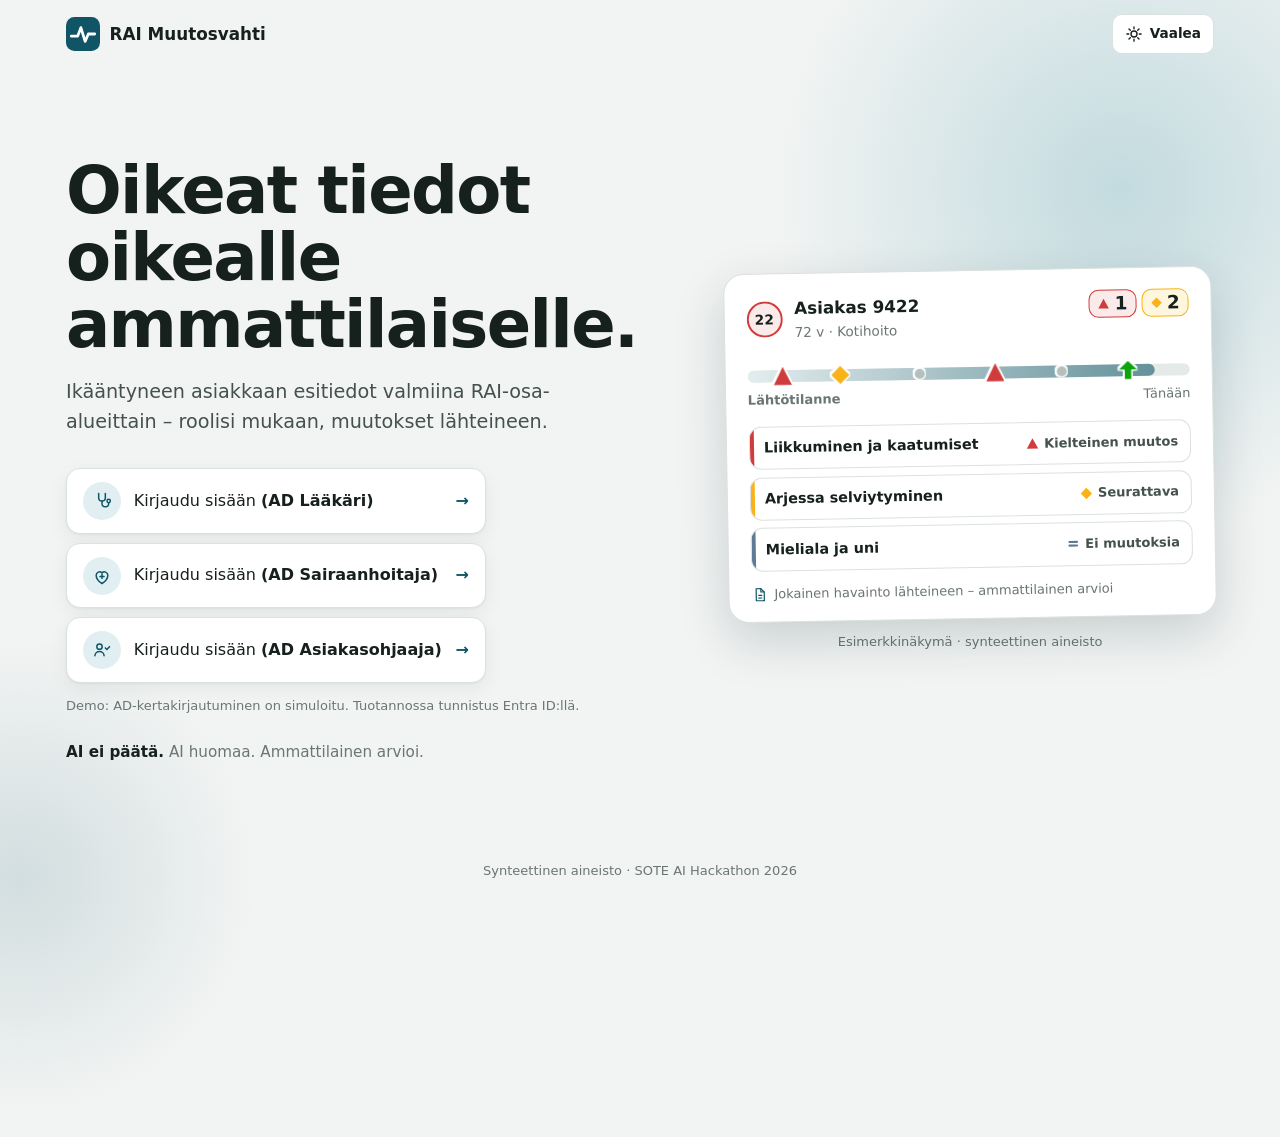
==== commit d349e849: "Copilot Studio instructions" ====
--- a/index.html
+++ b/index.html
@@ -38,9 +38,12 @@
         <div class="lp-hero__text">
           <h1>Oikeat tiedot oikealle ammattilaiselle.</h1>
           <p class="lp-lead">Ikääntyneen asiakkaan esitiedot valmiina RAI-osa-alueittain – roolisi mukaan, muutokset lähteineen.</p>
-          <div class="lp-cta">
-            <a class="btn btn--primary lp-btn" href="login.html">Kirjaudu sisään <span aria-hidden="true">→</span></a>
+          <div class="lp-roles" role="group" aria-label="Kirjaudu sisään roolina">
+            <a class="lp-role" href="login.html?ad=lauri"><span class="lp-role__ico" aria-hidden="true"><svg viewBox="0 0 24 24"><path d="M8 3v5a4 4 0 0 0 8 0V3"/><path d="M12 12v3a4 4 0 0 0 8 0v-1"/><circle cx="20" cy="12" r="2"/></svg></span><span>Kirjaudu sisään <strong>(AD Lääkäri)</strong></span><span class="lp-role__arrow" aria-hidden="true">→</span></a>
+            <a class="lp-role" href="login.html?ad=sanna"><span class="lp-role__ico" aria-hidden="true"><svg viewBox="0 0 24 24"><path d="M12 21s-7-4.4-7-10a4 4 0 0 1 7-2.6A4 4 0 0 1 19 11c0 5.6-7 10-7 10z"/><path d="M12 10v5M9.5 12.5h5"/></svg></span><span>Kirjaudu sisään <strong>(AD Sairaanhoitaja)</strong></span><span class="lp-role__arrow" aria-hidden="true">→</span></a>
+            <a class="lp-role" href="login.html?ad=outi"><span class="lp-role__ico" aria-hidden="true"><svg viewBox="0 0 24 24"><circle cx="9" cy="8" r="3.2"/><path d="M3.5 19c0-3 2.5-5.2 5.5-5.2s5.5 2.2 5.5 5.2"/><path d="M16 9.5l1.8 1.8L21 8"/></svg></span><span>Kirjaudu sisään <strong>(AD Asiakasohjaaja)</strong></span><span class="lp-role__arrow" aria-hidden="true">→</span></a>
           </div>
+          <p class="lp-adnote">Demo: AD-kertakirjautuminen on simuloitu. Tuotannossa tunnistus Entra ID:llä.</p>
           <p class="lp-motto"><strong>AI ei päätä.</strong> AI huomaa. Ammattilainen arvioi.</p>
         </div>
 
--- a/css/styles.css
+++ b/css/styles.css
@@ -712,7 +712,15 @@
 .lp-lead { font-size: clamp(1.05rem, 1.5vw, 1.2rem); color: var(--ink-2); max-width: 40ch; margin-bottom: 2rem; }
 .lp-cta { display: flex; gap: .7rem; flex-wrap: wrap; }
 .lp-btn { padding: .8rem 1.25rem; font-size: 1rem; border-radius: 12px; }
-.lp-motto { margin: 1.6rem 0 0; color: var(--muted); font-size: .95rem; }
+.lp-roles { display: grid; gap: .55rem; max-width: 420px; }
+.lp-role { display: flex; align-items: center; gap: .8rem; padding: .8rem 1rem; border-radius: 14px; background: var(--surface); border: 1px solid var(--border); color: var(--ink); text-decoration: none; font-size: 1rem; box-shadow: var(--shadow); transition: transform .12s ease, border-color .12s ease; }
+.lp-role:hover { border-color: var(--accent); transform: translateY(-1px); }
+.lp-role:focus-visible { outline: 2px solid var(--focus); outline-offset: 2px; }
+.lp-role strong { font-weight: 700; }
+.lp-role__ico { display: grid; place-items: center; width: 38px; height: 38px; border-radius: 50%; background: var(--accent-soft); flex: none; }
+.lp-role__ico svg { width: 20px; height: 20px; fill: none; stroke: var(--accent); stroke-width: 1.8; stroke-linecap: round; stroke-linejoin: round; }
+.lp-role__arrow { margin-left: auto; color: var(--accent); font-weight: 700; }
+.lp-adnote { margin: .8rem 0 0; font-size: .8125rem; color: var(--muted); }.lp-motto { margin: 1.6rem 0 0; color: var(--muted); font-size: .95rem; }
 .lp-motto strong { color: var(--ink); }
 
 .lp-preview { margin: 0; }
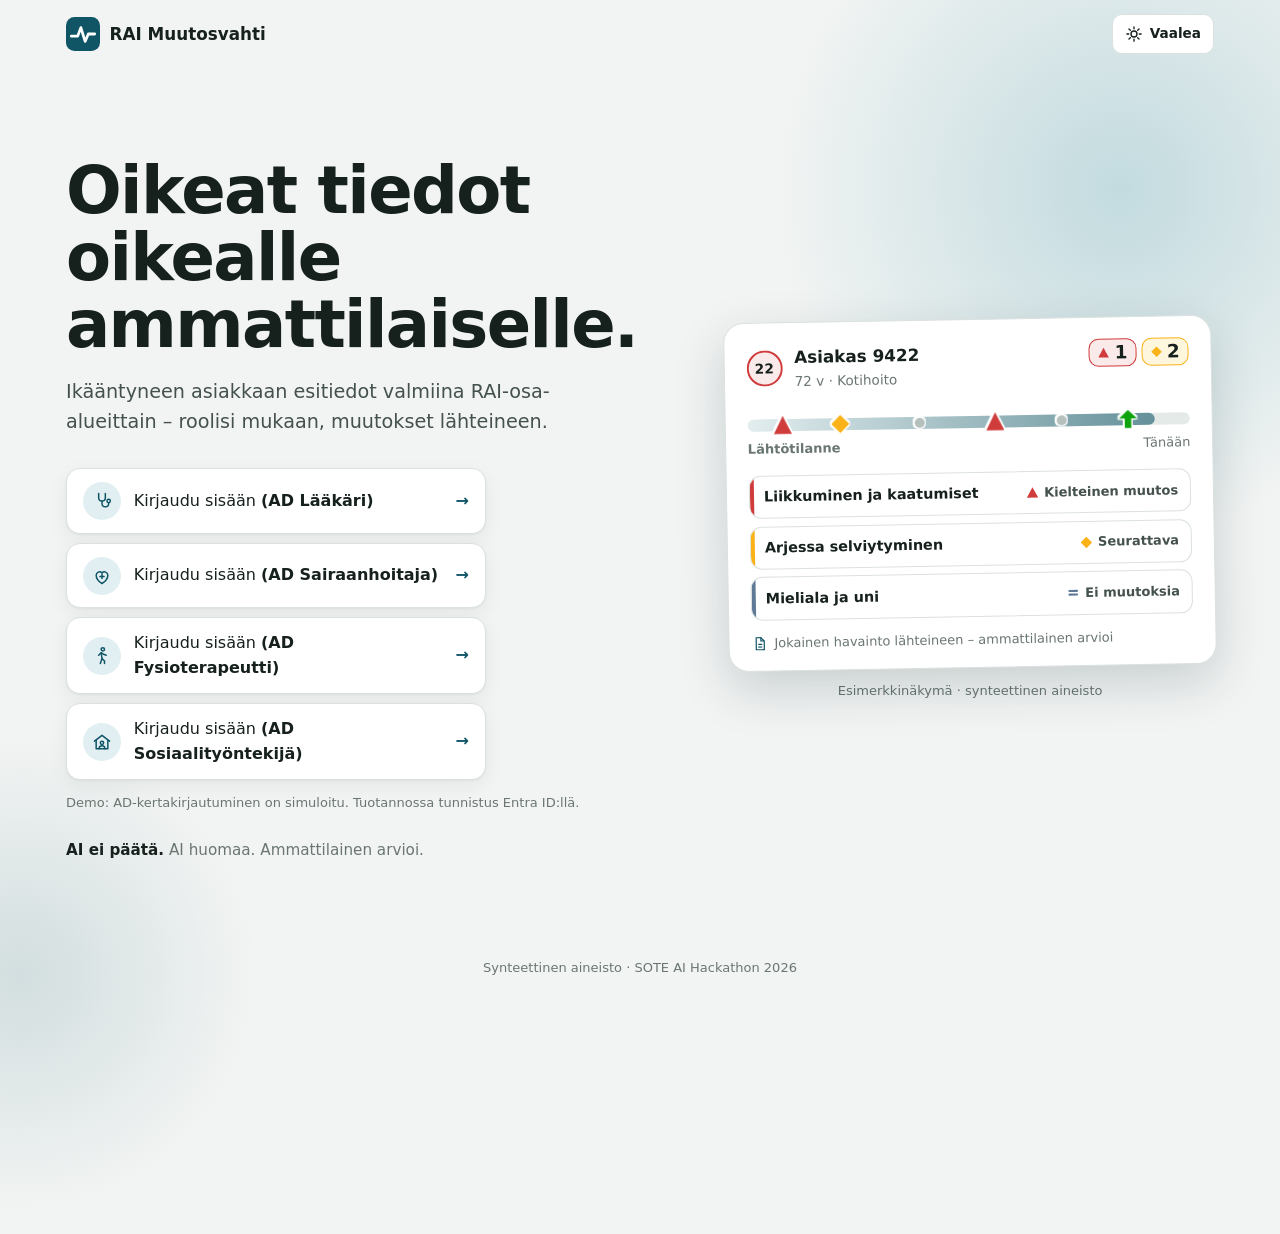
==== commit 866249ed: "Roolikohtaiset Copilot-tietopohjat, asiakasdokumentit ja uudet aineistot Co-Authored-By: Claude Opus" ====
--- a/index.html
+++ b/index.html
@@ -41,7 +41,8 @@
           <div class="lp-roles" role="group" aria-label="Kirjaudu sisään roolina">
             <a class="lp-role" href="login.html?ad=lauri"><span class="lp-role__ico" aria-hidden="true"><svg viewBox="0 0 24 24"><path d="M8 3v5a4 4 0 0 0 8 0V3"/><path d="M12 12v3a4 4 0 0 0 8 0v-1"/><circle cx="20" cy="12" r="2"/></svg></span><span>Kirjaudu sisään <strong>(AD Lääkäri)</strong></span><span class="lp-role__arrow" aria-hidden="true">→</span></a>
             <a class="lp-role" href="login.html?ad=sanna"><span class="lp-role__ico" aria-hidden="true"><svg viewBox="0 0 24 24"><path d="M12 21s-7-4.4-7-10a4 4 0 0 1 7-2.6A4 4 0 0 1 19 11c0 5.6-7 10-7 10z"/><path d="M12 10v5M9.5 12.5h5"/></svg></span><span>Kirjaudu sisään <strong>(AD Sairaanhoitaja)</strong></span><span class="lp-role__arrow" aria-hidden="true">→</span></a>
-            <a class="lp-role" href="login.html?ad=outi"><span class="lp-role__ico" aria-hidden="true"><svg viewBox="0 0 24 24"><circle cx="9" cy="8" r="3.2"/><path d="M3.5 19c0-3 2.5-5.2 5.5-5.2s5.5 2.2 5.5 5.2"/><path d="M16 9.5l1.8 1.8L21 8"/></svg></span><span>Kirjaudu sisään <strong>(AD Asiakasohjaaja)</strong></span><span class="lp-role__arrow" aria-hidden="true">→</span></a>
+            <a class="lp-role" href="login.html?ad=fiia"><span class="lp-role__ico" aria-hidden="true"><svg viewBox="0 0 24 24"><circle cx="13" cy="4" r="2"/><path d="M10 21l2-6 3 3v3"/><path d="M8 11l3-3 3 2 3 1"/><path d="M11 8l1 7"/></svg></span><span>Kirjaudu sisään <strong>(AD Fysioterapeutti)</strong></span><span class="lp-role__arrow" aria-hidden="true">→</span></a>
+            <a class="lp-role" href="login.html?ad=sofia"><span class="lp-role__ico" aria-hidden="true"><svg viewBox="0 0 24 24"><path d="M3 11l9-7 9 7"/><path d="M5 10v10h14V10"/><circle cx="12" cy="13" r="2"/><path d="M8.5 20c0-2 1.6-3.5 3.5-3.5s3.5 1.5 3.5 3.5"/></svg></span><span>Kirjaudu sisään <strong>(AD Sosiaalityöntekijä)</strong></span><span class="lp-role__arrow" aria-hidden="true">→</span></a>
           </div>
           <p class="lp-adnote">Demo: AD-kertakirjautuminen on simuloitu. Tuotannossa tunnistus Entra ID:llä.</p>
           <p class="lp-motto"><strong>AI ei päätä.</strong> AI huomaa. Ammattilainen arvioi.</p>
--- a/css/styles.css
+++ b/css/styles.css
@@ -529,7 +529,8 @@
 .chat__tabs { margin: .6rem .8rem 0; align-self: flex-start; }
 .chat__body { flex: 1; display: flex; flex-direction: column; min-height: 0; }
 .chat__body iframe { flex: 1; width: 100%; border: 0; background: var(--surface-2); margin-top: .5rem; }
-.chat__note { padding: .8rem 1rem 0; }
+.chat__note { padding: .6rem 1rem .2rem; margin: 0; }
+#chatCopilot iframe { margin-top: .3rem; min-height: 0; }
 #chatCopilot .btn { margin: .4rem 1rem; align-self: flex-start; }
 .chat__log { flex: 1; overflow: auto; padding: .8rem; display: flex; flex-direction: column; gap: .5rem; }
 .msg { max-width: 90%; padding: .55rem .75rem; border-radius: 12px; font-size: .88rem; line-height: 1.45; }
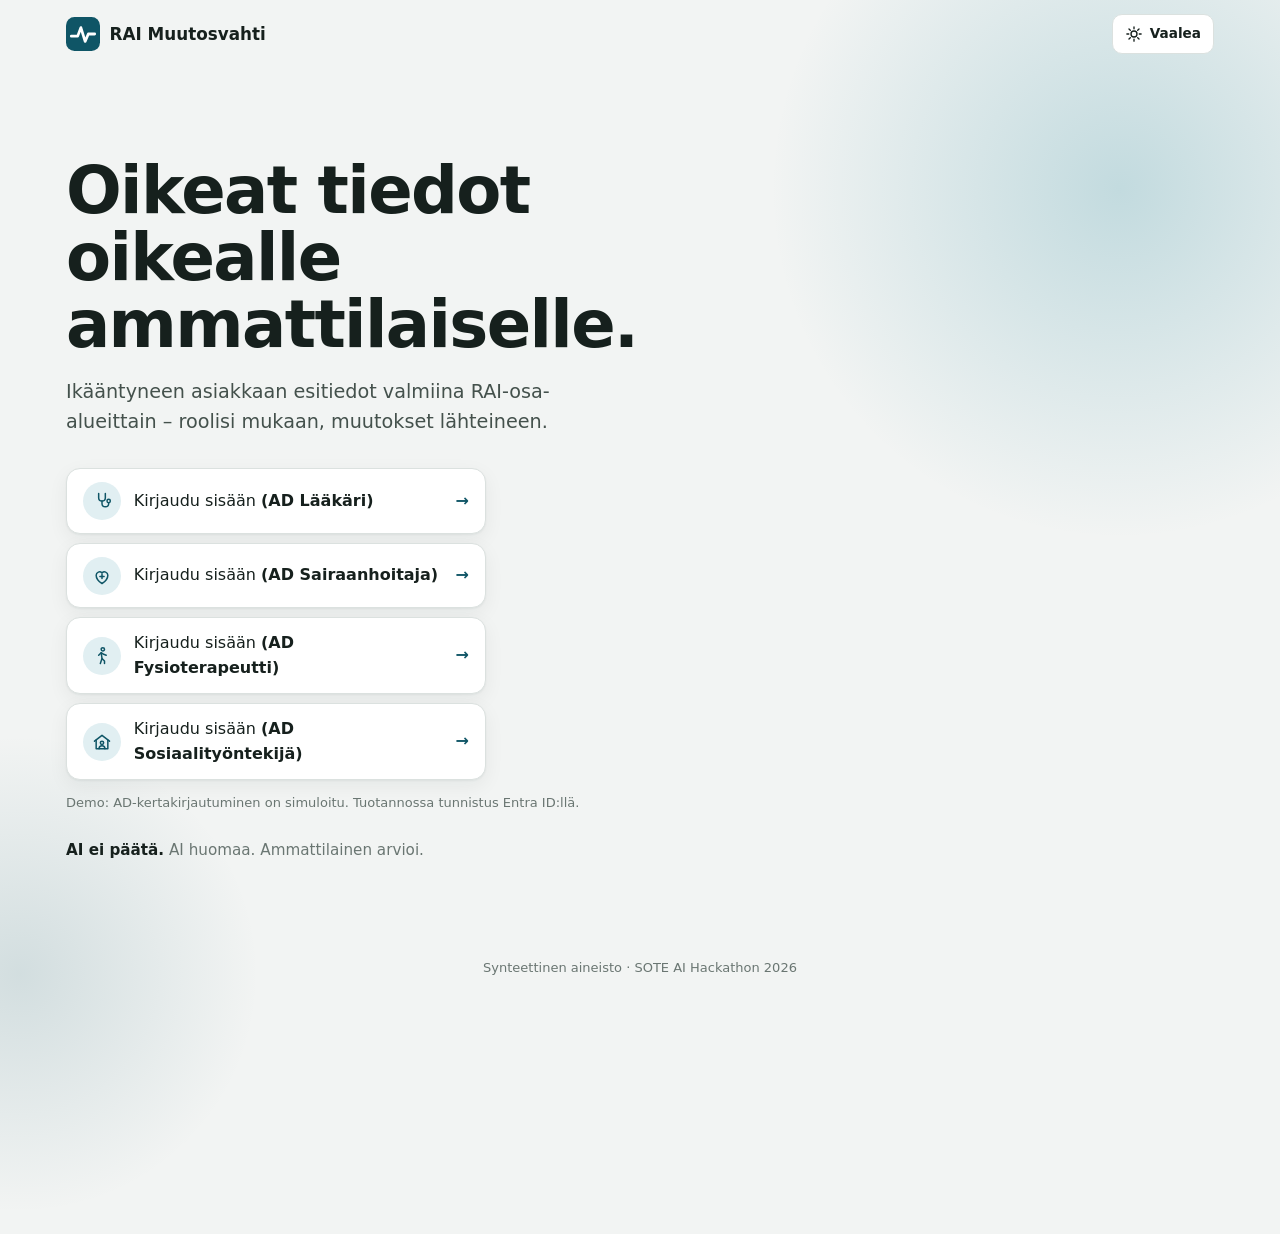
==== commit 885dc336: "Työpöytäsovellus, RAI 007 -agenttipaneeli ja etusivun siistiminen - Asennusskripti työpöytäsovelluks" ====
--- a/index.html
+++ b/index.html
@@ -47,37 +47,6 @@
           <p class="lp-adnote">Demo: AD-kertakirjautuminen on simuloitu. Tuotannossa tunnistus Entra ID:llä.</p>
           <p class="lp-motto"><strong>AI ei päätä.</strong> AI huomaa. Ammattilainen arvioi.</p>
         </div>
-
-        <!-- Esimerkkinäkymä: koriste, sama muotokieli kuin sovelluksessa -->
-        <figure class="lp-preview" aria-label="Esimerkki asiakkaan esitietokoosteesta synteettisellä aineistolla">
-          <div class="lp-card">
-            <div class="lp-card__head">
-              <span class="avatar avatar--punainen">22</span>
-              <div class="lp-card__name"><strong>Asiakas 9422</strong><span>72 v · Kotihoito</span></div>
-              <div class="ccount" aria-hidden="true">
-                <span class="ccount__i ccount__i--punainen"><span class="status status--punainen"><svg class="status__icon" viewBox="0 0 16 16"><path d="M8 1.5 15 14.5H1z"/></svg></span>1</span>
-                <span class="ccount__i ccount__i--keltainen"><span class="status status--keltainen"><svg class="status__icon" viewBox="0 0 16 16"><path d="M8 1 15 8 8 15 1 8z"/></svg></span>2</span>
-              </div>
-            </div>
-            <div class="lp-bar" aria-hidden="true">
-              <span class="lp-bar__fill"></span>
-              <i class="lp-m lp-m--r" style="left:8%"></i>
-              <i class="lp-m lp-m--y" style="left:21%"></i>
-              <i class="lp-m lp-m--d" style="left:39%"></i>
-              <i class="lp-m lp-m--r" style="left:56%"></i>
-              <i class="lp-m lp-m--d" style="left:71%"></i>
-              <i class="lp-m lp-m--g" style="left:86%"></i>
-            </div>
-            <div class="lp-bar__lbl" aria-hidden="true"><span><strong>Lähtötilanne</strong></span><span>Tänään</span></div>
-            <ul class="lp-domains">
-              <li class="lp-dom lp-dom--r"><span>Liikkuminen ja kaatumiset</span><em><span class="status status--punainen"><svg class="status__icon" viewBox="0 0 16 16"><path d="M8 1.5 15 14.5H1z"/></svg></span>Kielteinen muutos</em></li>
-              <li class="lp-dom lp-dom--y"><span>Arjessa selviytyminen</span><em><span class="status status--keltainen"><svg class="status__icon" viewBox="0 0 16 16"><path d="M8 1 15 8 8 15 1 8z"/></svg></span>Seurattava</em></li>
-              <li class="lp-dom lp-dom--n"><span>Mieliala ja uni</span><em><span class="status status--neutraali"><svg class="status__icon" viewBox="0 0 16 16"><rect x="2" y="4.5" width="12" height="2.6" rx="1.3"/><rect x="2" y="9" width="12" height="2.6" rx="1.3"/></svg></span>Ei muutoksia</em></li>
-            </ul>
-            <p class="lp-card__src"><svg viewBox="0 0 24 24" aria-hidden="true"><path d="M7 3h7l5 5v13H7z"/><path d="M14 3v5h5M10 13h6M10 17h6"/></svg>Jokainen havainto lähteineen – ammattilainen arvioi</p>
-          </div>
-          <figcaption>Esimerkkinäkymä · synteettinen aineisto</figcaption>
-        </figure>
       </div>
     </section>
 
--- a/css/styles.css
+++ b/css/styles.css
@@ -409,7 +409,7 @@
 .flow span { background: var(--surface-2); border: 1px solid var(--border); border-radius: 999px; padding: .4rem .85rem; font-size: .88rem; font-weight: 600; }
 .flow i { color: var(--muted); font-style: normal; }
 
-/* ---------- Copilot-keskustelu ---------- */
+/* ---------- tekoälyagentin keskustelu ---------- */
 .fab { position: fixed; right: 20px; bottom: 20px; z-index: 40; display: inline-flex; align-items: center; gap: .55rem; background: var(--accent); color: var(--accent-ink); border: 0; border-radius: 999px; padding: .8rem 1.15rem; font-weight: 700; cursor: pointer; box-shadow: var(--shadow-lg); }
 .fab svg { width: 20px; height: 20px; fill: none; stroke: currentColor; stroke-width: 1.9; stroke-linecap: round; stroke-linejoin: round; }
 .chat { position: fixed; right: 20px; bottom: 82px; z-index: 45; width: min(400px, calc(100vw - 32px)); height: min(600px, calc(100vh - 120px)); background: var(--surface); border: 1px solid var(--border); border-radius: 18px; box-shadow: var(--shadow-lg); display: flex; flex-direction: column; overflow: hidden; }
@@ -525,24 +525,11 @@
 .nowrap { white-space: nowrap; }
 code { font-size: .85em; background: var(--surface-2); border: 1px solid var(--border); border-radius: 5px; padding: 0 .3rem; }
 
-/* paikallinen avustaja */
-.chat__tabs { margin: .6rem .8rem 0; align-self: flex-start; }
+/* tekoälyagentin paneeli */
 .chat__body { flex: 1; display: flex; flex-direction: column; min-height: 0; }
-.chat__body iframe { flex: 1; width: 100%; border: 0; background: var(--surface-2); margin-top: .5rem; }
-.chat__note { padding: .6rem 1rem .2rem; margin: 0; }
-#chatCopilot iframe { margin-top: .3rem; min-height: 0; }
-#chatCopilot .btn { margin: .4rem 1rem; align-self: flex-start; }
-.chat__log { flex: 1; overflow: auto; padding: .8rem; display: flex; flex-direction: column; gap: .5rem; }
-.msg { max-width: 90%; padding: .55rem .75rem; border-radius: 12px; font-size: .88rem; line-height: 1.45; }
-.msg ul { margin: .3rem 0; padding-left: 1.1rem; }
-.msg--bot { background: var(--surface-2); border: 1px solid var(--border); align-self: flex-start; }
-.msg--user { background: var(--accent); color: var(--accent-ink); align-self: flex-end; }
-.msg__foot { display: block; font-size: .8125rem; color: var(--muted); margin-top: .35rem; }
-.chat__chips { display: flex; flex-wrap: wrap; gap: .35rem; padding: 0 .8rem .5rem; }
-.chip--btn { cursor: pointer; font: inherit; font-size: .8125rem; }
-.chip--btn:hover { background: var(--surface-3); }
-.chat__form { display: flex; gap: .4rem; padding: .6rem .8rem .8rem; border-top: 1px solid var(--border); }
-.chat__form input { flex: 1; min-width: 0; border: 1px solid var(--border); border-radius: 10px; padding: .5rem .7rem; background: var(--surface); }
+.chat__body iframe { flex: 1; width: 100%; min-height: 0; border: 0; background: var(--surface-2); margin-top: .3rem; }
+.chat__disclaimer { margin: .7rem .8rem 0; padding: .55rem .75rem; border: 1px solid var(--border); border-radius: 10px; background: var(--surface-2); font-size: .8125rem; line-height: 1.45; }
+.chat__note { padding: .4rem 1rem .2rem; margin: 0; }
 
 /* myönteinen muutos (vihreä) */
 .signal--vihrea::before, .domain--vihrea::before { background: var(--st-green); }
@@ -707,7 +694,7 @@
 .lp-hero { position: relative; overflow: visible; padding: clamp(2.5rem, 7vw, 5.5rem) 0 clamp(2.5rem, 6vw, 4.5rem); }
 .lp-hero::before { content: ""; position: absolute; width: 760px; height: 760px; right: -220px; top: -260px; border-radius: 50%; background: radial-gradient(circle, color-mix(in srgb, var(--accent-2) 22%, transparent), transparent 65%); pointer-events: none; }
 .lp-hero::after { content: ""; position: absolute; width: 520px; height: 520px; left: -240px; bottom: -300px; border-radius: 50%; background: radial-gradient(circle, color-mix(in srgb, var(--accent) 14%, transparent), transparent 65%); pointer-events: none; }
-.lp-hero__grid { position: relative; z-index: 1; display: grid; grid-template-columns: minmax(0, 1.1fr) minmax(0, .9fr); gap: clamp(2rem, 5vw, 4rem); align-items: center; }
+.lp-hero__grid { position: relative; z-index: 1; display: grid; grid-template-columns: minmax(0, 46rem); gap: clamp(2rem, 5vw, 4rem); align-items: center; }
 .lp-eyebrow { display: inline-block; font-size: .8125rem; font-weight: 700; letter-spacing: .06em; text-transform: uppercase; color: var(--accent); background: var(--accent-soft); border-radius: 999px; padding: .3rem .8rem; margin-bottom: 1.2rem; }
 .lp-hero h1 { font-size: clamp(2.4rem, 5.4vw, 4.1rem); line-height: 1.02; letter-spacing: -.025em; margin: 0 0 1.2rem; max-width: 13ch; }
 .lp-lead { font-size: clamp(1.05rem, 1.5vw, 1.2rem); color: var(--ink-2); max-width: 40ch; margin-bottom: 2rem; }
@@ -724,31 +711,6 @@
 .lp-adnote { margin: .8rem 0 0; font-size: .8125rem; color: var(--muted); }.lp-motto { margin: 1.6rem 0 0; color: var(--muted); font-size: .95rem; }
 .lp-motto strong { color: var(--ink); }
 
-.lp-preview { margin: 0; }
-.lp-preview figcaption { text-align: center; color: var(--muted); font-size: .8125rem; margin-top: .8rem; }
-.lp-card { background: var(--surface); border: 1px solid var(--border); border-radius: 20px; padding: 1.3rem 1.35rem 1.1rem; box-shadow: var(--shadow-lg); transform: rotate(-1deg); }
-.lp-card__head { display: flex; align-items: center; gap: .75rem; }
-.lp-card__name { flex: 1; min-width: 0; }
-.lp-card__name strong { display: block; font-size: 1.05rem; }
-.lp-card__name span { font-size: .85rem; color: var(--muted); }
-.lp-bar { position: relative; height: 12px; border-radius: 999px; background: var(--surface-3); margin: 1.6rem 0 .5rem; }
-.lp-bar__fill { position: absolute; inset: 0 8% 0 0; border-radius: 999px; background: linear-gradient(90deg, var(--accent-soft), var(--accent)); opacity: .6; }
-.lp-m { position: absolute; top: 50%; width: 18px; height: 18px; margin: -9px 0 0 -9px; filter: drop-shadow(1.5px 0 0 var(--surface)) drop-shadow(-1.5px 0 0 var(--surface)) drop-shadow(0 1.5px 0 var(--surface)) drop-shadow(0 -1.5px 0 var(--surface)); }
-.lp-m::before { content: ""; position: absolute; inset: 0; }
-.lp-m--r::before { background: var(--st-red); clip-path: polygon(50% 0, 100% 100%, 0 100%); }
-.lp-m--y::before { background: var(--st-yellow); clip-path: polygon(50% 0, 100% 50%, 50% 100%, 0 50%); }
-.lp-m--g::before { background: var(--st-green); clip-path: polygon(50% 0, 100% 48%, 68% 48%, 68% 100%, 32% 100%, 32% 48%, 0 48%); }
-.lp-m--d::before { inset: 4px; border-radius: 50%; background: var(--dot); }
-.lp-bar__lbl { display: flex; justify-content: space-between; font-size: .8125rem; color: var(--muted); }
-.lp-domains { list-style: none; padding: 0; margin: 1rem 0 .8rem; display: grid; gap: .45rem; }
-.lp-dom { display: flex; justify-content: space-between; align-items: center; gap: .6rem; padding: .6rem .75rem .6rem .9rem; border: 1px solid var(--border); border-radius: 12px; position: relative; overflow: hidden; font-size: .9rem; font-weight: 600; }
-.lp-dom::before { content: ""; position: absolute; left: 0; top: 0; bottom: 0; width: 4px; }
-.lp-dom--r::before { background: var(--st-red); }
-.lp-dom--y::before { background: var(--st-yellow); }
-.lp-dom--n::before { background: var(--st-neutral); }
-.lp-dom em { font-style: normal; font-weight: 600; font-size: .8125rem; color: var(--ink-2); display: inline-flex; align-items: center; gap: .35rem; white-space: nowrap; }
-.lp-card__src { display: flex; align-items: center; gap: .45rem; margin: 0; font-size: .8125rem; color: var(--muted); }
-.lp-card__src svg { width: 16px; height: 16px; fill: none; stroke: var(--accent); stroke-width: 1.8; }
 
 .lp-section { padding: clamp(2rem, 5vw, 3.5rem) 0; }
 .lp-h2 { font-size: clamp(1.5rem, 2.6vw, 2rem); letter-spacing: -.015em; margin-bottom: 1.4rem; }
@@ -781,7 +743,6 @@
 
 @media (max-width: 960px) {
   .lp-hero__grid, .lp-principles { grid-template-columns: minmax(0, 1fr); }
-  .lp-card { transform: none; }
   .lp-grid3 { grid-template-columns: minmax(0, 1fr); }
   .lp-steps { grid-template-columns: minmax(0, 1fr); gap: 1rem; }
   .lp-steps::before { left: 21px; right: auto; top: 22px; bottom: 22px; width: 2px; height: auto; }
@@ -791,7 +752,6 @@
 @media (max-width: 640px) {
   .lp-nav { display: none; }
   .lp-top__right .btn { padding: .5rem .8rem; }
-  .lp-dom { flex-wrap: wrap; }
 }
 /* ---------- responsiivisuus ---------- */
 @media (max-width: 1040px) {
